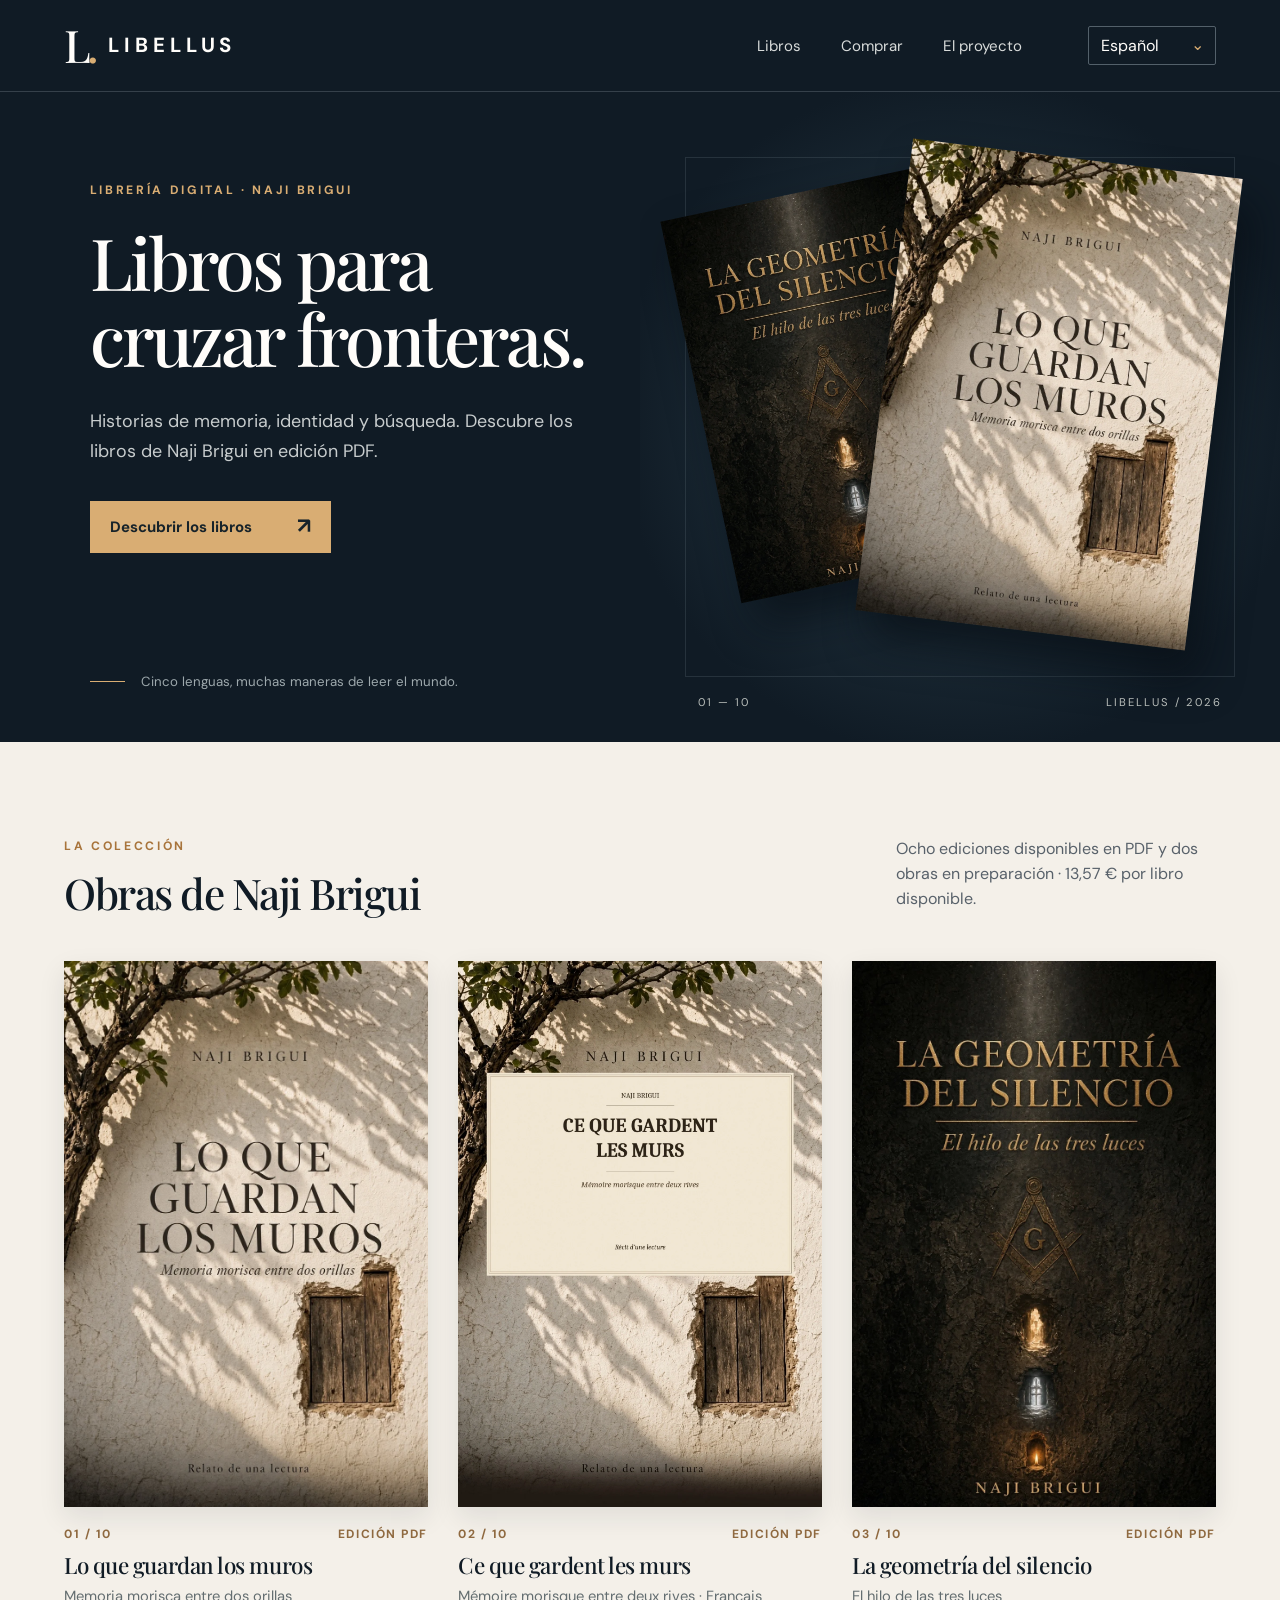
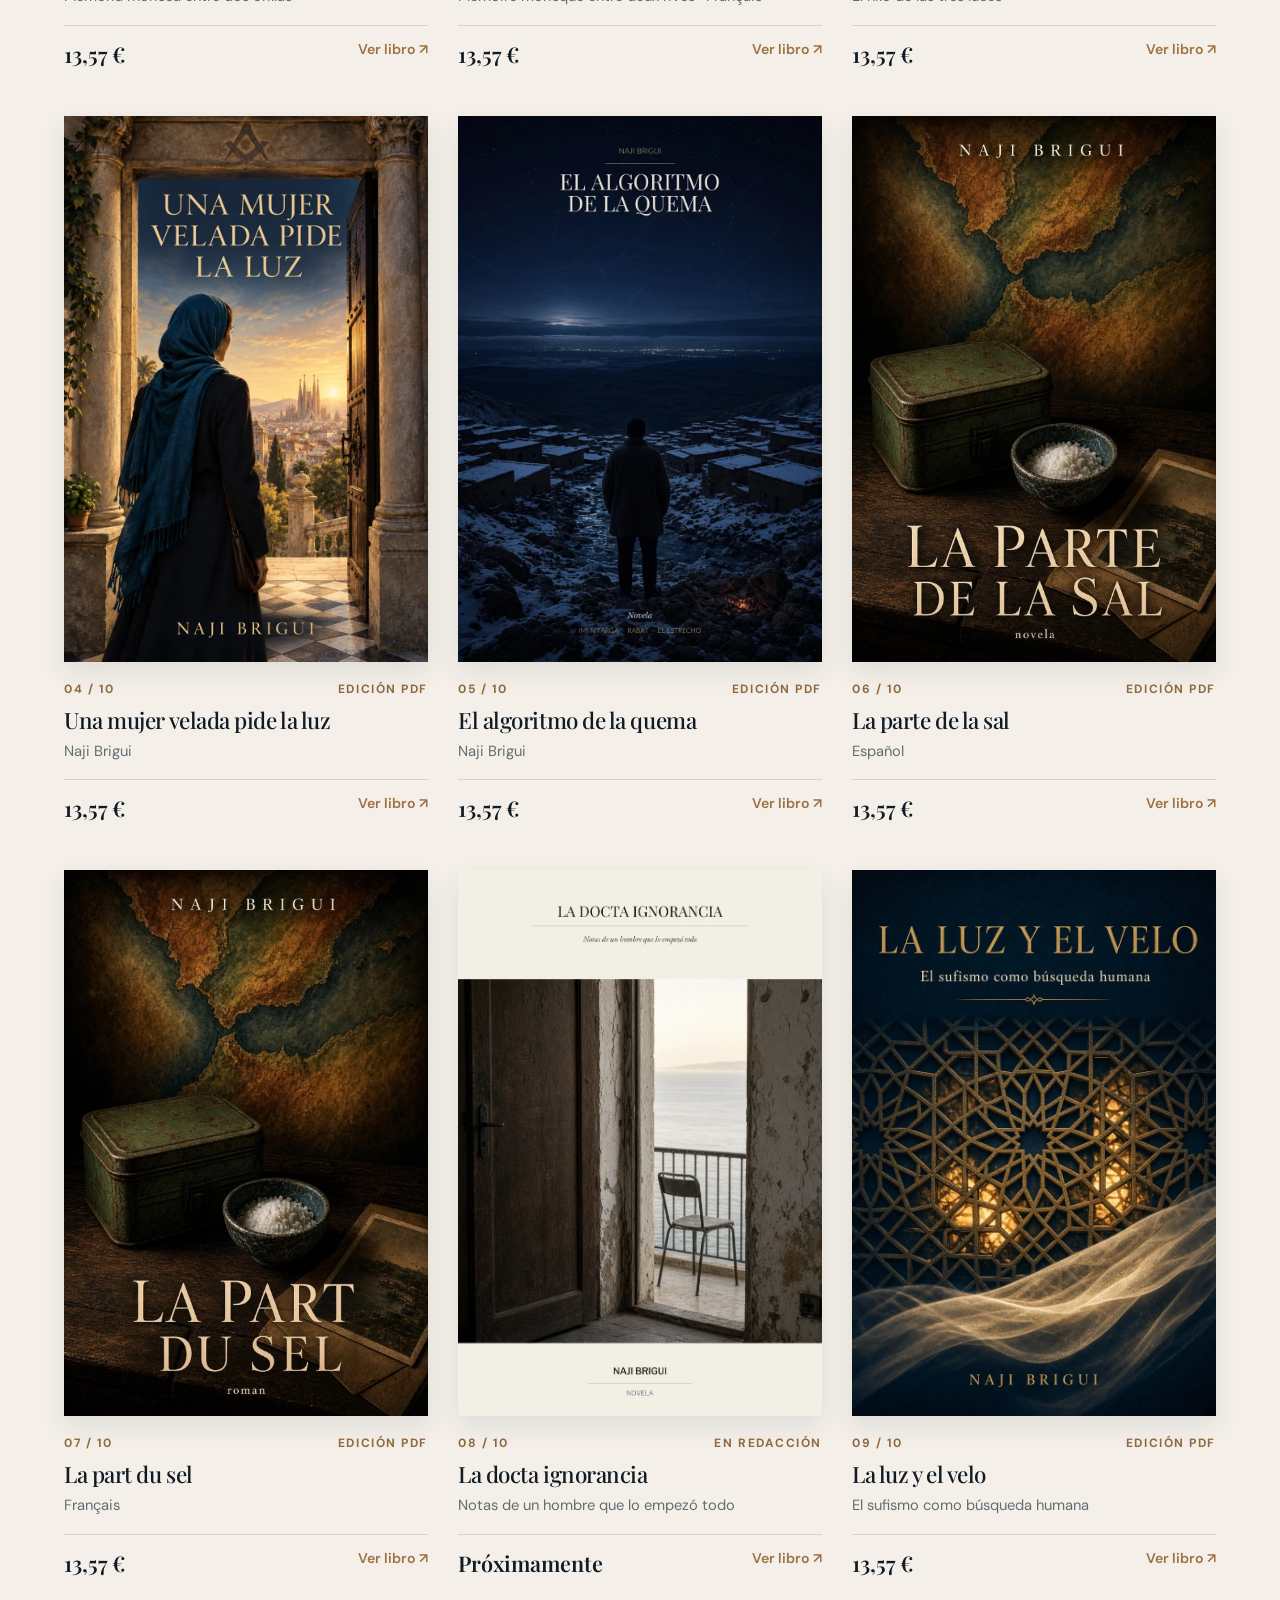
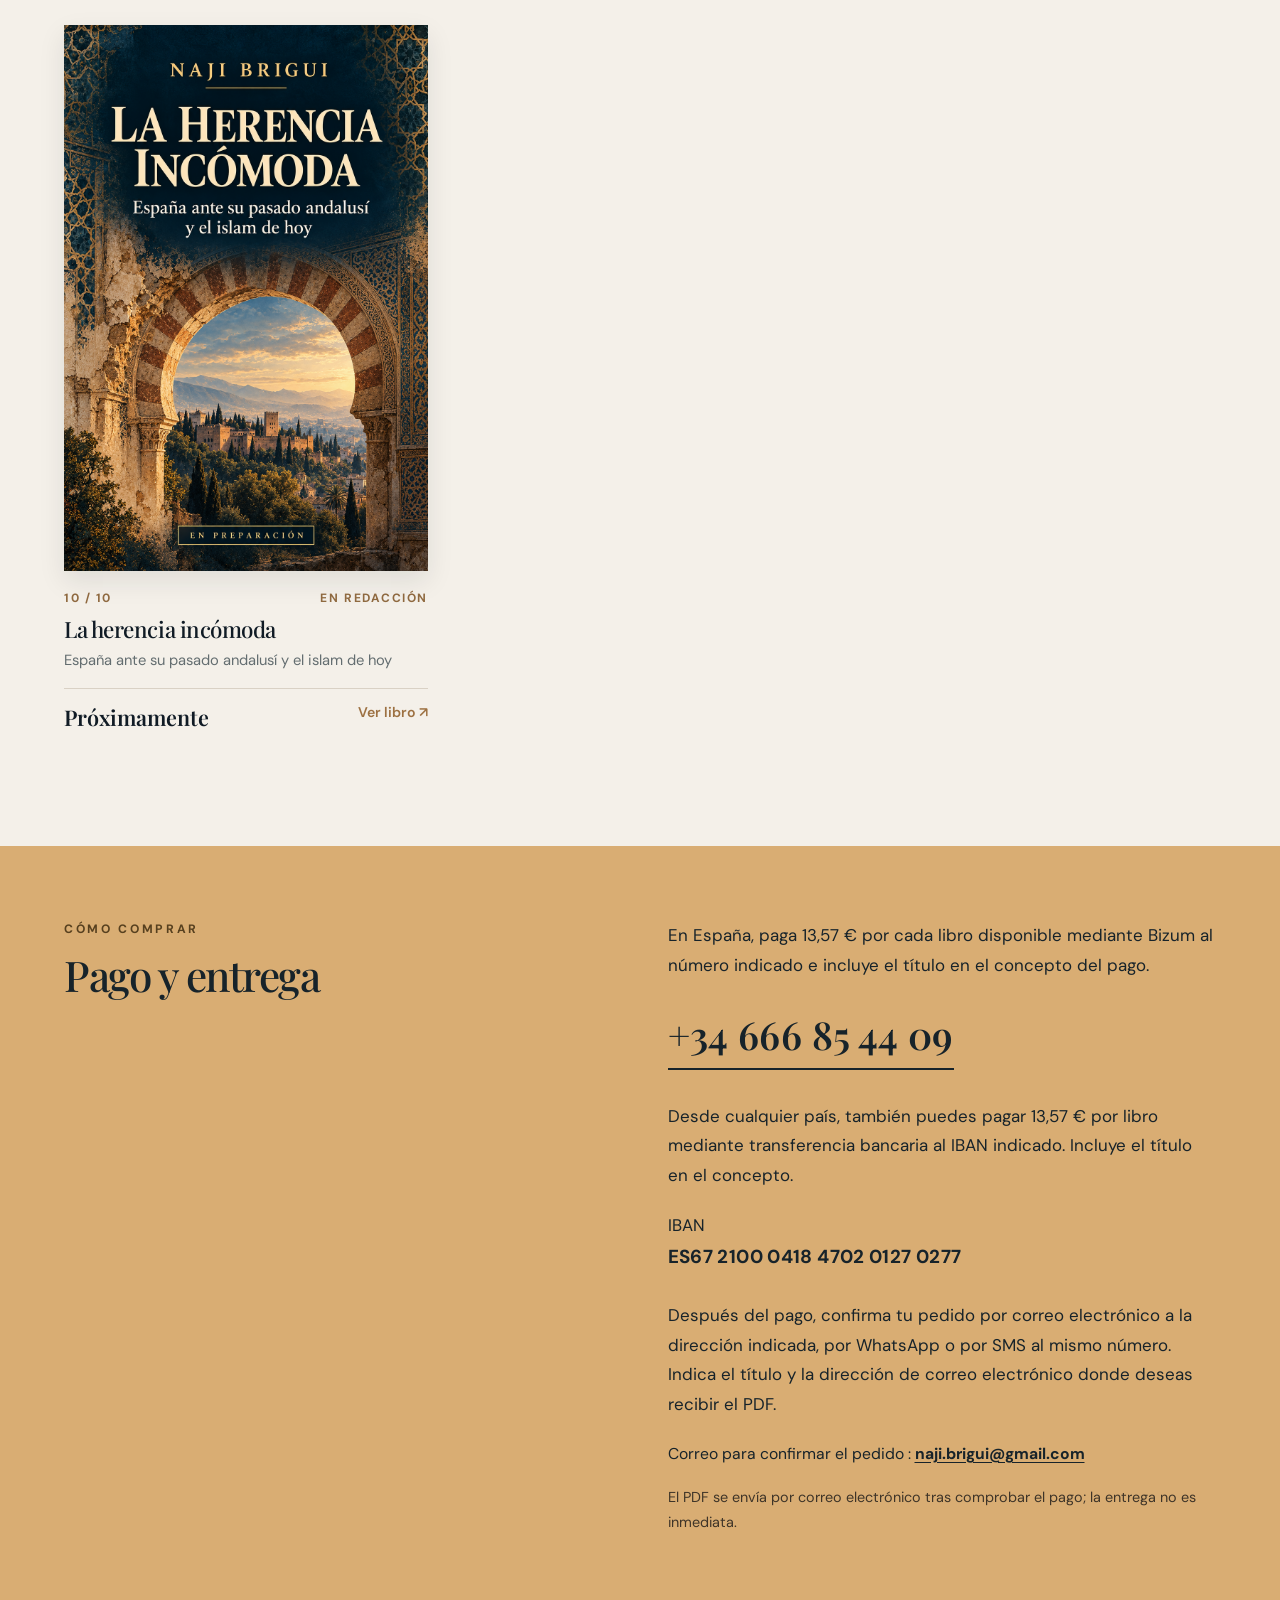
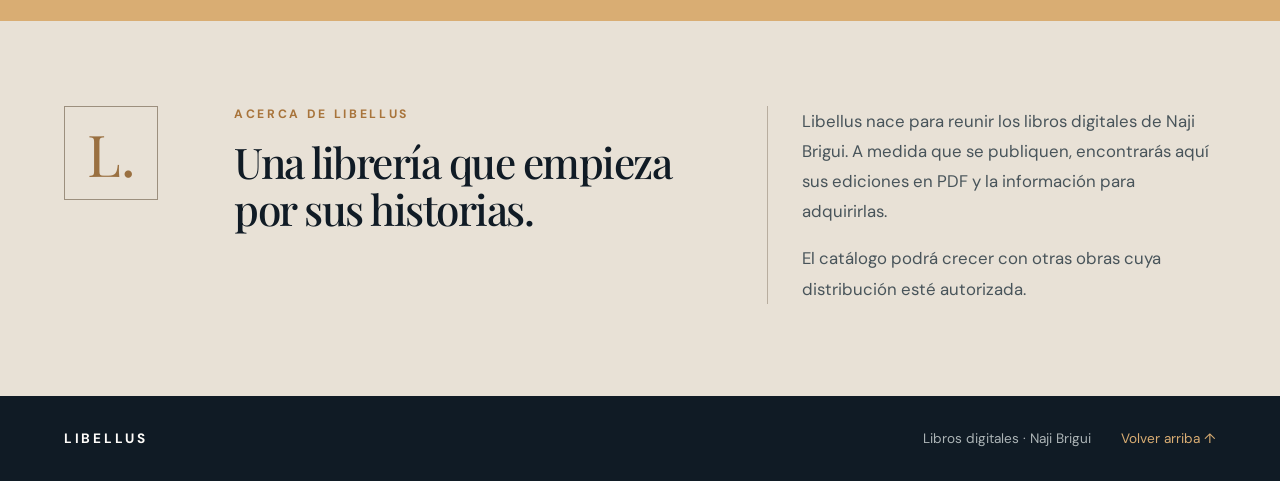
==== index.html @ 56af00fd "Add Bizum and international bank transfer instructions" ====
<!doctype html>
<html lang="es" dir="ltr">
<head>
  <meta charset="utf-8">
  <meta name="viewport" content="width=device-width, initial-scale=1">
  <meta name="theme-color" content="#101b25">
  <meta name="description" content="Libellus: libros digitales de Naji Brigui. Literatura, memoria y pensamiento en una librería multilingüe.">
  <title>Libellus — Libros digitales</title>
  <link rel="icon" type="image/svg+xml" href="data:image/svg+xml,%3Csvg xmlns='http://www.w3.org/2000/svg' viewBox='0 0 64 64'%3E%3Crect width='64' height='64' rx='14' fill='%23101b25'/%3E%3Cpath d='M16 14v37h32M22 14v30h26' fill='none' stroke='%23d9ad73' stroke-width='5' stroke-linecap='round'/%3E%3C/svg%3E">
  <link rel="preconnect" href="https://fonts.googleapis.com">
  <link rel="preconnect" href="https://fonts.gstatic.com" crossorigin>
  <link href="https://fonts.googleapis.com/css2?family=DM+Sans:wght@400;500;600;700&family=Noto+Naskh+Arabic:wght@400;500;600;700&family=Playfair+Display:wght@400;500;600;700&display=swap" rel="stylesheet">
  <link rel="stylesheet" href="./style.css?v=20260927-2">
</head>
<body>
  <div class="shell">
    <header class="site-header">
      <a class="brand" href="#inicio" aria-label="Libellus"><span class="brand-mark">L<span>.</span></span><span>LIBELLUS</span></a>
      <nav class="header-nav" aria-label="Navegación principal">
        <a href="#libros" data-i18n="navBooks">Libros</a>
        <a href="#bizum" data-i18n="navBizum">Comprar</a>
        <a href="#acerca" data-i18n="navAbout">El proyecto</a>
      </nav>
      <div class="language-wrap"><label class="sr-only" for="language" data-i18n="languageLabel">Idioma</label><select id="language" aria-label="Idioma"><option value="es">Español</option><option value="ca">Català</option><option value="fr">Français</option><option value="en">English</option><option value="ar">العربية</option></select></div>
    </header>

    <main id="inicio">
      <section class="intro" aria-labelledby="headline">
        <div class="intro-copy">
          <p class="eyebrow" data-i18n="eyebrow">LIBRERÍA DIGITAL · NAJI BRIGUI</p>
          <h1 id="headline" data-i18n="headline">Libros para cruzar fronteras.</h1>
          <p class="intro-lead" data-i18n="intro">Historias de memoria, identidad y búsqueda. Descubre los libros de Naji Brigui en edición PDF.</p>
          <a class="primary-link" href="#libros"><span data-i18n="discover">Descubrir los libros</span><span aria-hidden="true">↗</span></a>
          <div class="intro-foot"><span class="line"></span><span data-i18n="languagesNote">Cinco lenguas, muchas maneras de leer el mundo.</span></div>
        </div>
        <div class="intro-art" aria-hidden="true">
          <div class="featured featured-back"><img src="./assets/geometria.webp" alt=""></div>
          <div class="featured featured-front"><img src="./assets/muros.webp" alt=""></div>
            <div class="art-caption"><span>01 — 10</span><span>LIBELLUS / 2026</span></div>
        </div>
      </section>

      <section class="catalog" id="libros" aria-labelledby="catalog-heading">
        <div class="section-heading"><div><p class="eyebrow" data-i18n="collectionEyebrow">LA COLECCIÓN</p><h2 id="catalog-heading" data-i18n="collectionTitle">Obras de Naji Brigui</h2></div><p class="section-note" data-i18n="collectionNote">Ocho ediciones disponibles en PDF y dos obras en preparación · 13,57 € por libro disponible.</p></div>
        <div class="book-grid" id="book-grid"></div>
      </section>

      <section class="bizum" id="bizum" aria-labelledby="bizum-heading">
        <div><p class="eyebrow" data-i18n="bizumEyebrow">CÓMO COMPRAR</p><h2 id="bizum-heading" data-i18n="bizumTitle">Pago y entrega</h2></div>
        <div class="bizum-details">
          <p data-i18n="bizumInstructions">En España, paga 13,57 € por libro disponible mediante Bizum al número indicado e incluye el título en el concepto del pago.</p>
          <a class="bizum-number" href="tel:+34666854409" dir="ltr">+34 666 85 44 09</a>
          <p class="bank-instructions" data-i18n="bankInstructions">Desde cualquier país, también puedes pagar 13,57 € por libro mediante transferencia bancaria al IBAN indicado. Incluye el título en el concepto.</p>
          <p class="bank-account"><span>IBAN</span> <strong dir="ltr">ES67 2100 0418 4702 0127 0277</strong></p>
          <p class="confirmation-instructions" data-i18n="confirmationInstructions">Después del pago, confirma tu pedido por correo electrónico, WhatsApp o SMS al mismo número. Indica el título y tu dirección de correo para recibir el PDF.</p>
          <p class="order-email"><span data-i18n="orderEmailLabel">Correo para confirmar el pedido</span> : <a href="mailto:naji.brigui@gmail.com">naji.brigui@gmail.com</a></p>
          <p class="bizum-note" data-i18n="bizumNote">El PDF se envía por correo electrónico tras comprobar el pago; la entrega no es inmediata.</p>
        </div>
      </section>

      <section class="about" id="acerca" aria-labelledby="about-heading">
        <div class="about-symbol" aria-hidden="true">L.</div>
        <div><p class="eyebrow" data-i18n="aboutEyebrow">ACERCA DE LIBELLUS</p><h2 id="about-heading" data-i18n="aboutTitle">Una librería que empieza por sus historias.</h2></div>
        <div class="about-copy"><p data-i18n="aboutBody">Libellus nace para reunir los libros digitales de Naji Brigui. A medida que se publiquen, encontrarás aquí sus ediciones en PDF y la información para adquirirlas.</p><p data-i18n="aboutFuture">El catálogo podrá crecer con otras obras cuya distribución esté autorizada.</p></div>
      </section>
    </main>
    <footer><span class="footer-brand">LIBELLUS</span><span data-i18n="footer">Libros digitales · Naji Brigui</span><a href="#inicio" data-i18n="backTop">Volver arriba ↑</a></footer>
  </div>

  <dialog id="book-dialog" aria-labelledby="dialog-title">
    <button class="close-dialog" id="close-dialog" aria-label="Cerrar">×</button>
    <div class="dialog-inner"><div class="dialog-cover-wrap"><img id="dialog-cover" src="" alt=""><div class="cover-actions"><button class="cover-toggle" id="cover-toggle" type="button" hidden></button><a id="cover-open" target="_blank" rel="noopener noreferrer">Ampliar ↗</a></div></div><div class="dialog-content"><p class="eyebrow" id="dialog-status"></p><h2 id="dialog-title"></h2><p class="dialog-subtitle" id="dialog-subtitle"></p><p class="dialog-author">Naji Brigui</p><div class="dialog-rule"></div><p id="dialog-description"></p><p class="dialog-price">13,57 €</p><p class="availability" id="dialog-availability"></p><div class="dialog-payment-contacts" id="dialog-payment-contacts"><a class="dialog-bizum" href="tel:+34666854409" dir="ltr">+34 666 85 44 09</a><a href="mailto:naji.brigui@gmail.com">naji.brigui@gmail.com</a><p class="dialog-bank"><span>IBAN</span> <strong dir="ltr">ES67 2100 0418 4702 0127 0277</strong></p></div></div></div>
  </dialog>
  <script src="./script.js?v=20260927-3" defer></script>
</body>
</html>
---- style.css ----
:root{--ink:#101b25;--ink2:#1c2b35;--paper:#f4f0e9;--white:#fffdfa;--gold:#d9ad73;--muted:#687077;--border:#d9d1c5;font-family:'DM Sans',sans-serif;color:var(--ink);background:var(--paper)}*{box-sizing:border-box}html{scroll-behavior:smooth}body{margin:0}a{color:inherit}button,select{font:inherit}button{cursor:pointer}.sr-only{position:absolute;width:1px;height:1px;padding:0;margin:-1px;overflow:hidden;clip:rect(0,0,0,0);white-space:nowrap;border:0}.shell{max-width:1600px;margin:auto}.site-header{height:92px;display:flex;align-items:center;justify-content:space-between;gap:30px;padding:0 clamp(24px,5vw,82px);background:var(--ink);color:var(--white);border-bottom:1px solid #35404a}.brand{text-decoration:none;display:inline-flex;align-items:center;gap:14px;font-size:1.28rem;font-weight:700;letter-spacing:.24em}.brand-mark{font-family:'Playfair Display',serif;font-size:2.8rem;letter-spacing:-.1em;font-weight:500;line-height:1}.brand-mark span{color:var(--gold)}.header-nav{display:flex;gap:40px;margin-inline-start:auto}.header-nav a{text-decoration:none;color:#d8dbda;font-size:.94rem}.header-nav a:hover,.header-nav a:focus-visible{color:var(--gold)}.language-wrap{position:relative;margin-inline-start:36px}.language-wrap:after{content:'⌄';position:absolute;inset-inline-end:12px;top:8px;pointer-events:none;color:var(--gold)}select{appearance:none;background:transparent;border:1px solid #53606a;color:var(--white);border-radius:2px;padding:8px 34px 8px 12px;min-width:128px;outline-offset:4px}select option{color:var(--ink)}.intro{display:grid;grid-template-columns:1fr 1fr;min-height:650px;background:var(--ink);color:var(--white);overflow:hidden}.intro-copy{padding:clamp(55px,7vw,112px) 25px 52px clamp(26px,7vw,112px);display:flex;flex-direction:column;align-items:flex-start}.eyebrow{font-size:.76rem;font-weight:700;letter-spacing:.22em;color:#a8743b;margin:0 0 25px;text-transform:uppercase}.intro .eyebrow{color:var(--gold)}h1,h2,h3{font-family:'Playfair Display',Georgia,serif;font-weight:500}h1{font-size:clamp(3.3rem,5.6vw,6.5rem);line-height:1.07;letter-spacing:-.04em;max-width:750px;margin:0 0 30px}h2{font-size:clamp(2.3rem,3.3vw,4rem);line-height:1.13;letter-spacing:-.035em;margin:0}.intro-lead{font-size:1.12rem;line-height:1.7;color:#c7cccd;max-width:530px;margin:0 0 34px}.primary-link{display:inline-flex;align-items:center;gap:45px;padding:15px 20px;background:var(--gold);text-decoration:none;color:#17232a;font-weight:700;font-size:.94rem;transition:background .2s,transform .2s}.primary-link:hover{background:#eec593;transform:translateY(-2px)}.primary-link span:last-child{font-size:1.35rem;line-height:1}.intro-foot{display:flex;align-items:center;gap:16px;color:#9da8ac;font-size:.83rem;margin-top:auto;padding-top:45px}.line{height:1px;width:35px;background:var(--gold)}.intro-art{position:relative;min-height:650px;background:radial-gradient(circle at 50% 50%,#32414b 0%,#1b2a35 45%,#101b25 75%);overflow:hidden}.intro-art:before{content:'';position:absolute;inset:10% 7%;border:1px solid #52606a55}.featured{position:absolute;box-shadow:15px 26px 42px #060c12a8}.featured img{display:block;width:100%;height:100%;object-fit:cover}.featured-back{height:60%;aspect-ratio:.68;left:9%;top:15%;transform:rotate(-12deg);opacity:.95}.featured-front{height:73%;aspect-ratio:.70;left:38%;top:10%;transform:rotate(7deg)}.art-caption{position:absolute;bottom:33px;left:9%;right:9%;display:flex;justify-content:space-between;color:#b8bdba;font-size:.7rem;letter-spacing:.18em}.catalog{padding:95px clamp(24px,5vw,82px) 115px}.section-heading{display:flex;justify-content:space-between;align-items:end;gap:35px;margin-bottom:45px}.section-heading .eyebrow{margin-bottom:15px}.section-note{max-width:320px;line-height:1.55;color:#58616a;margin:0 0 5px}.book-grid{display:grid;grid-template-columns:repeat(4,minmax(0,1fr));gap:26px}.book-card{min-width:0}.book-button{display:block;width:100%;padding:0;border:0;background:transparent;text-align:start;color:inherit}.book-cover{background:#d8d3cb;aspect-ratio:2/3;overflow:hidden;position:relative;box-shadow:0 10px 25px #15212b18}.book-cover img{width:100%;height:100%;object-fit:cover;display:block;transition:transform .35s}.book-button:hover img,.book-button:focus-visible img{transform:scale(1.045)}.book-button:focus-visible{outline:3px solid #a8743b;outline-offset:6px}.book-meta{display:flex;justify-content:space-between;gap:8px;font-size:.75rem;letter-spacing:.13em;color:#906a40;text-transform:uppercase;font-weight:700;margin:19px 0 10px}.book-title{font-size:clamp(1.4rem,1.75vw,2rem);line-height:1.2;letter-spacing:-.02em;margin:0 0 7px}.book-subtitle{color:#636d70;line-height:1.4;margin:0;font-size:.92rem}.book-bottom{border-top:1px solid var(--border);margin-top:18px;padding-top:14px;display:flex;justify-content:space-between;gap:10px;font-size:.88rem;font-weight:600}.book-bottom .price{font-family:"Playfair Display",Georgia,serif;font-size:1.35rem;color:var(--ink);white-space:nowrap}.book-bottom .view-detail{color:#9d7142;text-align:end}.about{background:#e8e1d6;display:grid;grid-template-columns:130px 1.1fr 1fr;gap:40px;align-items:start;padding:85px clamp(24px,5vw,82px) 92px}.about-symbol{border:1px solid #9c8f7e;width:94px;height:94px;display:grid;place-items:center;font-family:'Playfair Display',serif;font-size:3.6rem;color:#9a7041}.about .eyebrow{margin-bottom:16px}.about h2{max-width:600px}.about-copy{border-inline-start:1px solid #b8ad9f;padding-inline-start:34px;color:#48545a;line-height:1.8;font-size:1.05rem}.about-copy p:first-child{margin-top:0}.about-copy p:last-child{margin-bottom:0}footer{background:var(--ink);color:#acb4b6;padding:34px clamp(24px,5vw,82px);display:flex;align-items:center;gap:30px;font-size:.85rem}footer .footer-brand{color:var(--white);font-weight:700;letter-spacing:.2em;margin-inline-end:auto}footer a{text-decoration:none;color:var(--gold)}dialog{border:0;padding:0;max-width:min(900px,calc(100vw - 32px));width:900px;background:var(--paper);color:var(--ink);box-shadow:0 30px 90px #0008}dialog::backdrop{background:#07121cbb}.close-dialog{position:absolute;right:15px;top:12px;border:0;background:#111c27;color:white;border-radius:50%;height:38px;width:38px;font-size:1.5rem;z-index:2}.dialog-inner{display:grid;grid-template-columns:40% 60%}.dialog-inner img{display:block;width:100%;height:100%;max-height:650px;object-fit:cover}.dialog-content{padding:clamp(32px,5vw,70px);display:flex;flex-direction:column;align-items:flex-start}.dialog-content h2{font-size:clamp(2rem,3vw,3.4rem)}.dialog-subtitle{font-family:'Playfair Display',serif;font-style:italic;font-size:1.2rem;color:#865f37}.dialog-author{font-size:.9rem;font-weight:700;letter-spacing:.06em}.dialog-rule{width:45px;height:2px;background:#ac804f;margin:15px 0}.dialog-content>p:not(.eyebrow){line-height:1.7}.availability{margin-top:auto;color:#8a643f;font-weight:700}.rtl{font-family:'Noto Naskh Arabic',serif}.rtl .brand,.rtl .eyebrow,.rtl .book-meta,.rtl footer{font-family:'DM Sans','Noto Naskh Arabic',sans-serif}.rtl h1,.rtl h2,.rtl h3,.rtl .book-title{font-family:'Noto Naskh Arabic',serif;letter-spacing:0}.rtl .book-button{text-align:start}.rtl .featured-back{left:auto;right:9%;transform:rotate(12deg)}.rtl .featured-front{left:auto;right:38%;transform:rotate(-7deg)}.rtl .close-dialog{right:auto;left:15px}@media(max-width:1050px){.intro{min-height:570px}.intro-art{min-height:570px}.book-grid{grid-template-columns:repeat(2,minmax(0,1fr));gap:40px 24px}.about{grid-template-columns:100px 1fr}.about-copy{grid-column:2}}@media(max-width:700px){.site-header{height:auto;min-height:77px;flex-wrap:wrap;padding:18px 22px;gap:14px}.brand{font-size:1rem}.brand-mark{font-size:2.1rem}.header-nav{order:3;width:100%;margin:0;gap:30px}.language-wrap{margin-inline-start:auto}select{min-width:110px}.intro{grid-template-columns:1fr}.intro-copy{padding:62px 25px 25px}.intro-lead{font-size:1rem}.intro-foot{padding-top:36px}.intro-art{min-height:420px}.featured-back{height:68%;left:14%;top:10%}.featured-front{height:78%;left:42%;top:7%}.rtl .featured-back{right:14%}.rtl .featured-front{right:42%}.catalog{padding:72px 24px}.section-heading{display:block}.section-note{margin-top:20px}.book-grid{gap:35px 18px}.book-title{font-size:1.35rem}.book-meta{font-size:.7rem;letter-spacing:.06em}.about{grid-template-columns:1fr;padding:65px 24px;gap:20px}.about-symbol{width:65px;height:65px;font-size:2.6rem}.about-copy{grid-column:1;border-inline-start:0;padding:0}footer{flex-wrap:wrap;padding:28px 24px}footer .footer-brand{width:100%}.dialog-inner{grid-template-columns:1fr;max-height:90vh;overflow:auto}.dialog-inner img{width:42%;height:auto;max-height:260px;object-fit:contain;margin:28px auto 0}.dialog-content{padding:25px}.availability{margin-top:16px}}@media(max-width:420px){.book-grid{grid-template-columns:1fr 1fr;gap:32px 14px}.book-subtitle{font-size:.82rem}.book-bottom{font-size:.8rem}.book-meta{display:block}.book-meta span+span{display:block;margin-top:3px}}@media(prefers-reduced-motion:reduce){html{scroll-behavior:auto}.book-cover img,.primary-link{transition:none}}

.dialog-price{font-family:"Playfair Display",Georgia,serif;font-size:2rem;color:var(--ink);font-weight:600;margin:20px 0 0}.rtl .dialog-price,.rtl .book-bottom .price{font-family:"Noto Naskh Arabic",serif}

dialog{max-height:90vh;overflow-y:auto}.dialog-content #dialog-description{font-size:1rem;line-height:1.75}

.bizum{display:grid;grid-template-columns:1fr 1fr;gap:55px;align-items:start;background:#d9ad73;color:#17232a;padding:75px clamp(24px,5vw,82px) 85px}.bizum .eyebrow{color:#57401f;margin-bottom:14px}.bizum-details{max-width:620px;font-size:1.06rem;line-height:1.75}.bizum-details p{margin:0 0 20px}.bizum-number{display:inline-block;font-family:'Playfair Display',Georgia,serif;font-size:clamp(1.8rem,3vw,3rem);font-weight:600;letter-spacing:.01em;text-decoration:none;border-bottom:2px solid currentColor;white-space:nowrap}.bizum-number:hover,.bizum-number:focus-visible{color:#563b1c}.bizum-details .bizum-note{font-size:.9rem;margin:18px 0 0;color:#3e3428}.dialog-bizum{font-size:1.3rem;font-weight:700;color:#835a2b;text-decoration:underline;text-underline-offset:4px;white-space:nowrap}.rtl .bizum-number{font-family:'DM Sans',sans-serif}.rtl .dialog-bizum{font-family:'DM Sans',sans-serif}@media(min-width:1051px){.book-grid{grid-template-columns:repeat(3,minmax(0,1fr));gap:48px 30px}}@media(max-width:700px){.bizum{grid-template-columns:1fr;gap:25px;padding:60px 24px}.bizum-number{font-size:clamp(1.55rem,7vw,2.4rem)}.header-nav{gap:22px}.header-nav a{font-size:.88rem}}

.dialog-cover-wrap{min-width:0;align-self:start}.dialog-cover-wrap img{width:100%;height:auto;max-height:650px;object-fit:contain}.cover-actions{display:flex;justify-content:center;align-items:center;flex-wrap:wrap;gap:10px 16px;padding:12px 10px 18px}.cover-actions a,.cover-toggle{font:600 .82rem "DM Sans",sans-serif;color:#805e3b;text-decoration:underline;text-underline-offset:3px}.cover-toggle{border:0;background:none;cursor:pointer;padding:6px}.cover-toggle[hidden]{display:none}.cover-actions a:focus-visible,.cover-toggle:focus-visible{outline:2px solid #805e3b;outline-offset:3px}@media(max-width:700px){.dialog-cover-wrap img{width:min(60%,240px);max-height:none;margin:28px auto 0}}

.bizum-details .order-email{margin:18px 0 0;font-size:.98rem;overflow-wrap:anywhere}.order-email a{color:inherit;font-weight:700;text-underline-offset:3px}
.bizum-details .bank-instructions{margin-top:32px}.bizum-details .confirmation-instructions{margin-top:28px}.bank-account{font-size:1.05rem;overflow-wrap:anywhere}.bank-account strong{display:block;font-size:1.18rem;letter-spacing:.02em;unicode-bidi:isolate}.dialog-payment-contacts{display:grid;gap:12px;margin-top:20px;max-width:100%;overflow-wrap:anywhere}.dialog-payment-contacts[hidden]{display:none}.dialog-payment-contacts a{color:#835a2b;font-weight:700;text-underline-offset:4px}.dialog-payment-contacts .dialog-bank{margin:6px 0 0;line-height:1.5}.dialog-bank strong{display:block;letter-spacing:.02em;unicode-bidi:isolate}
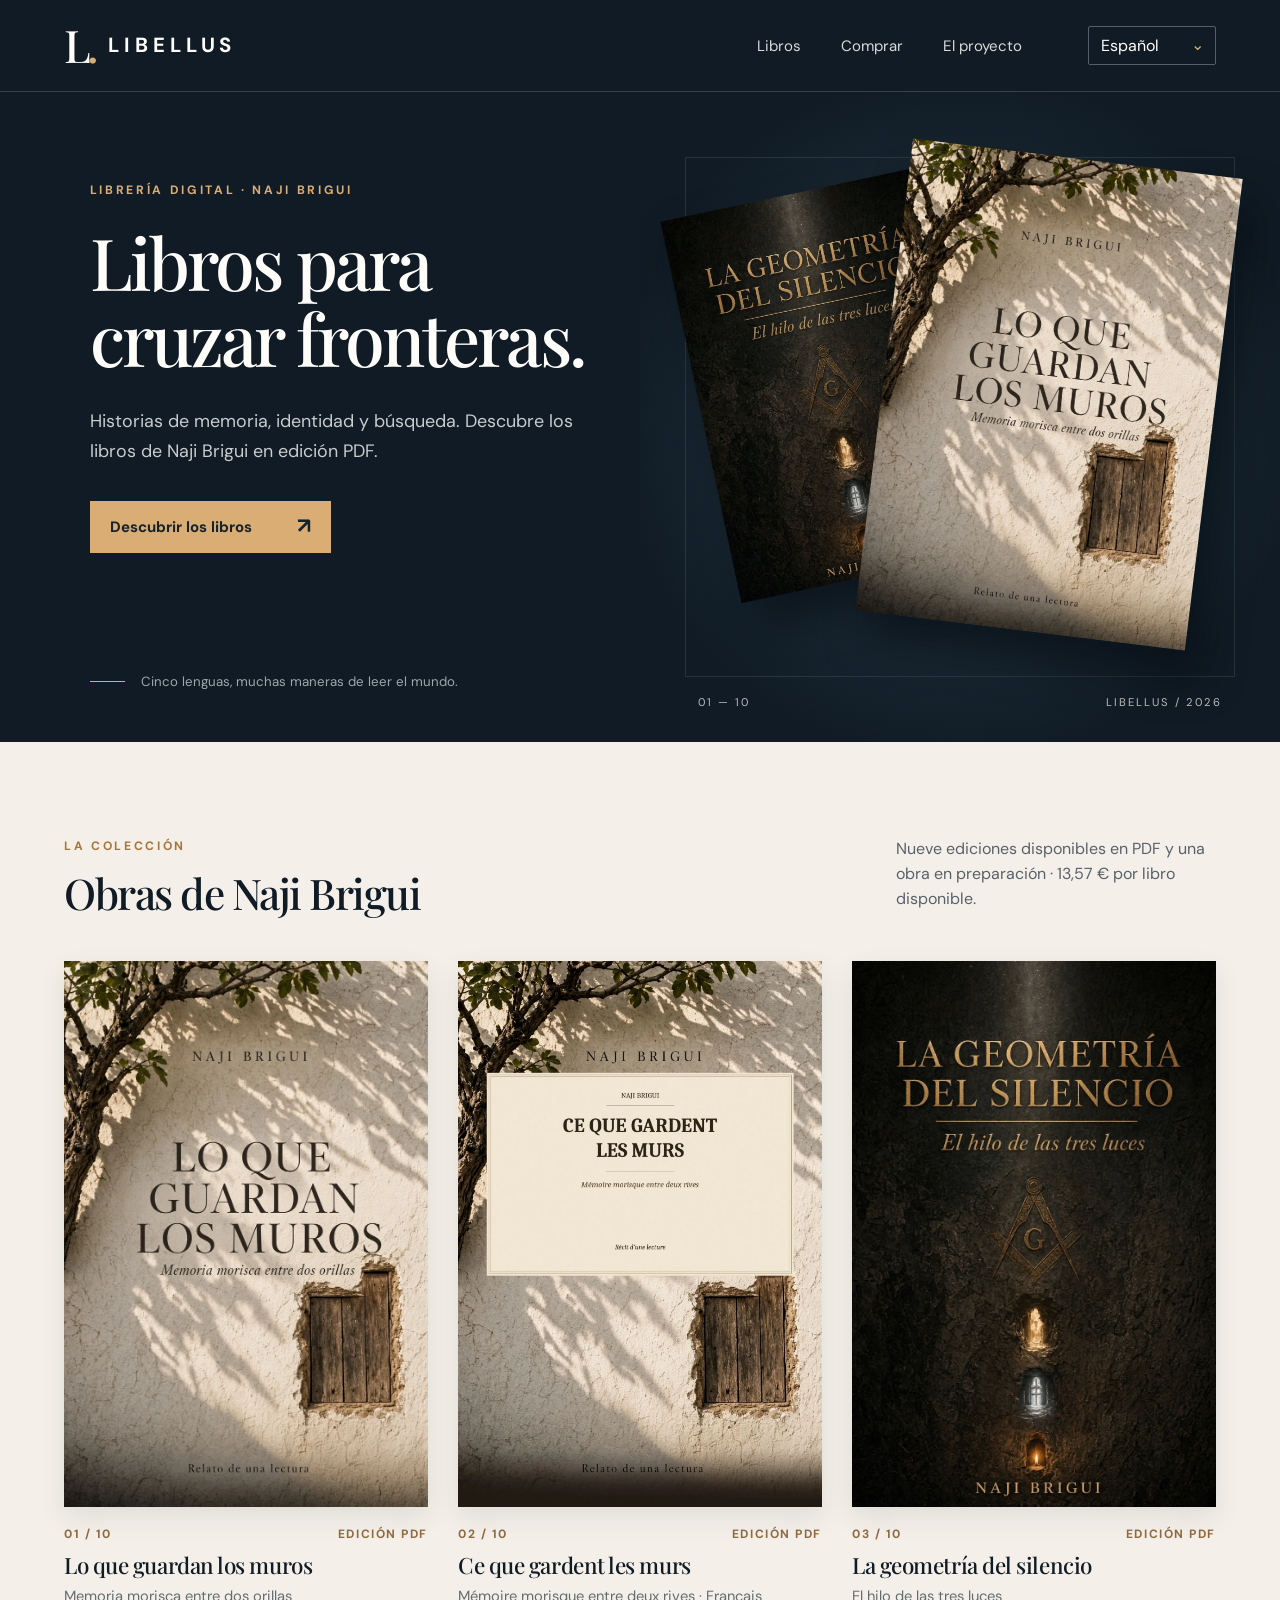
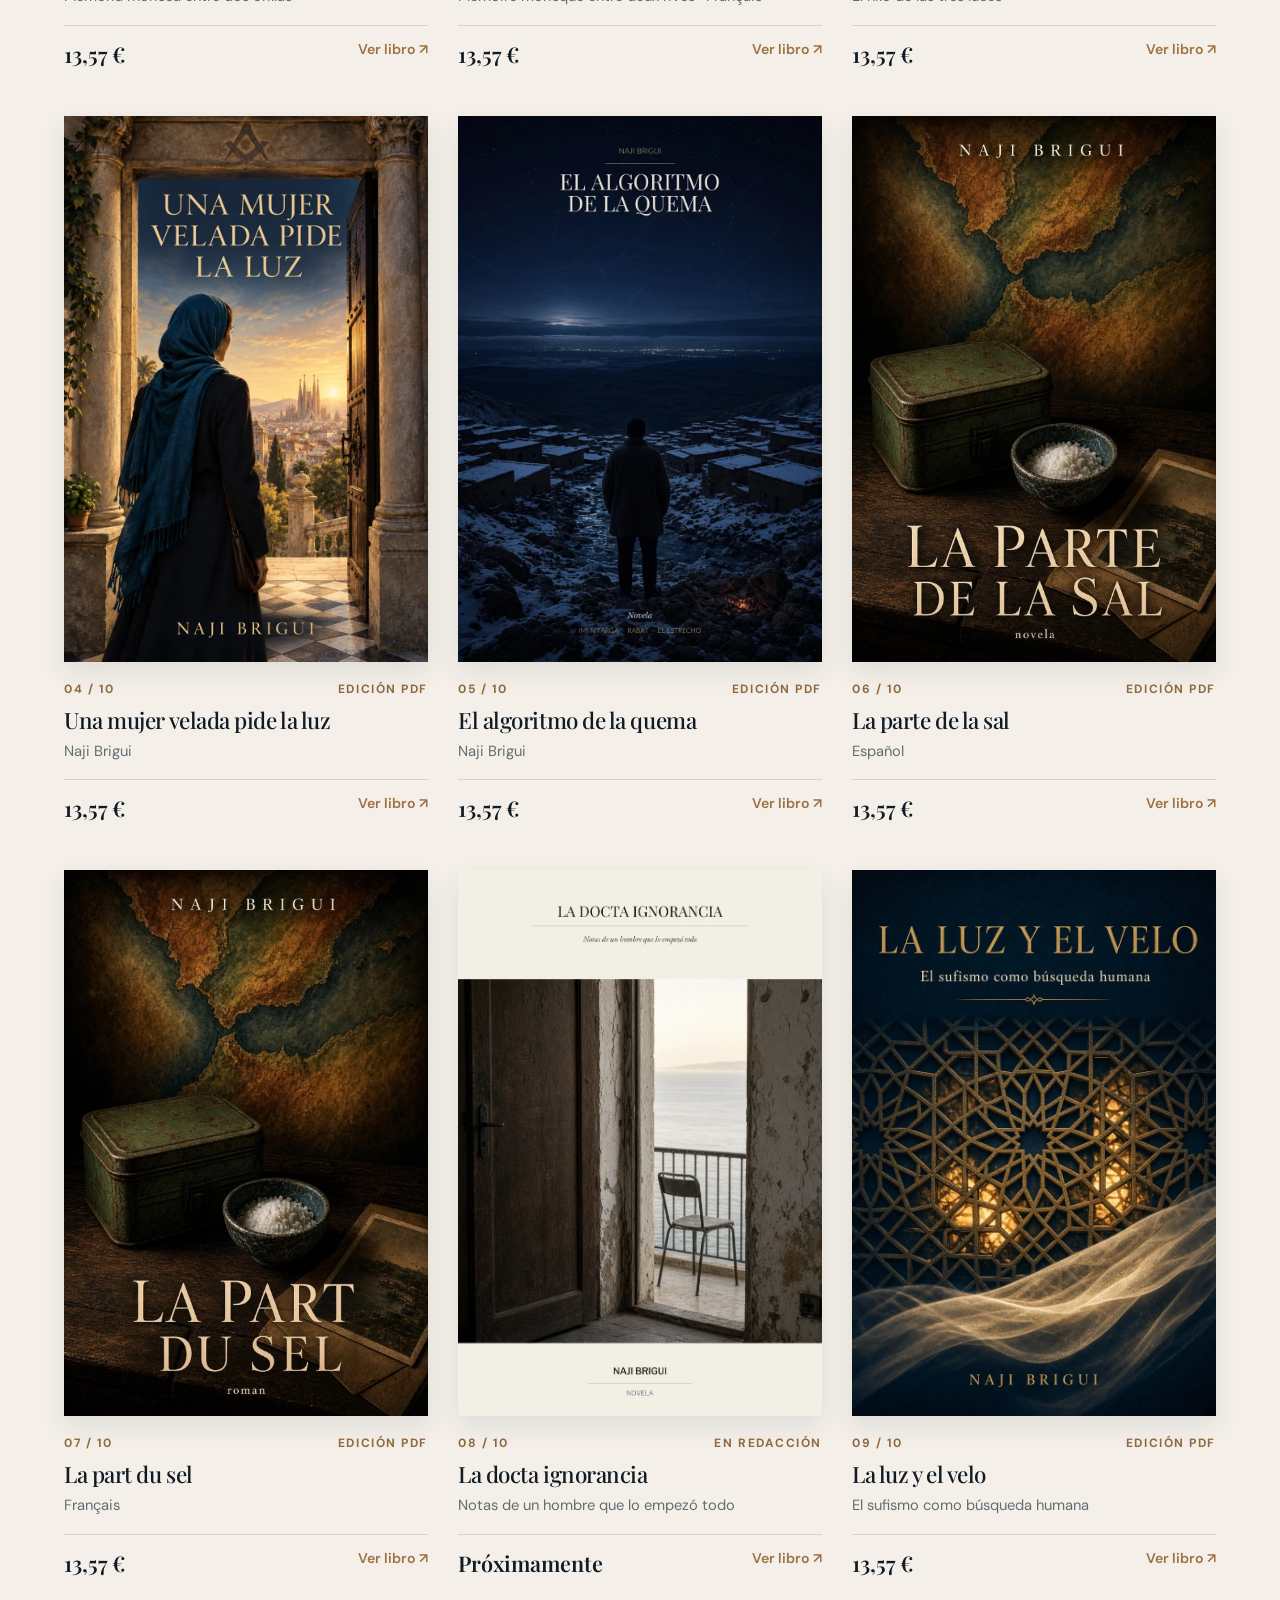
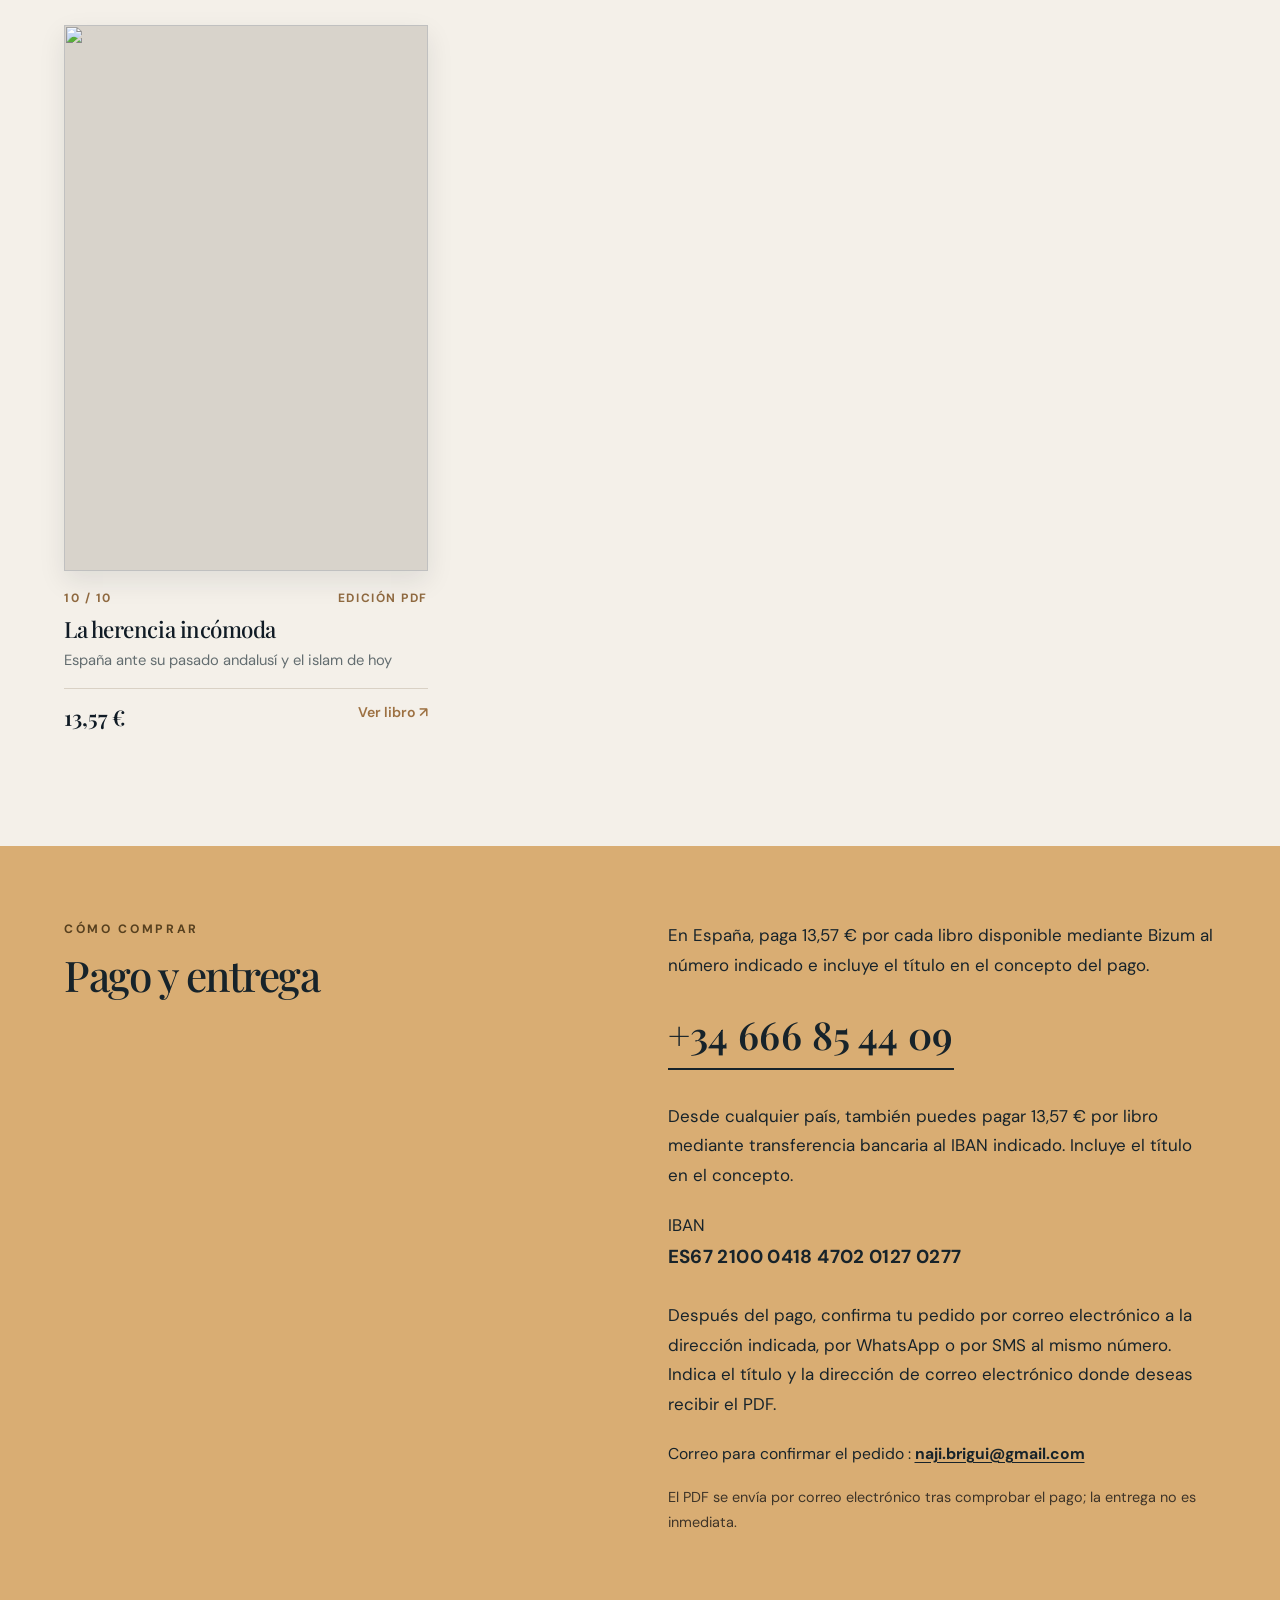
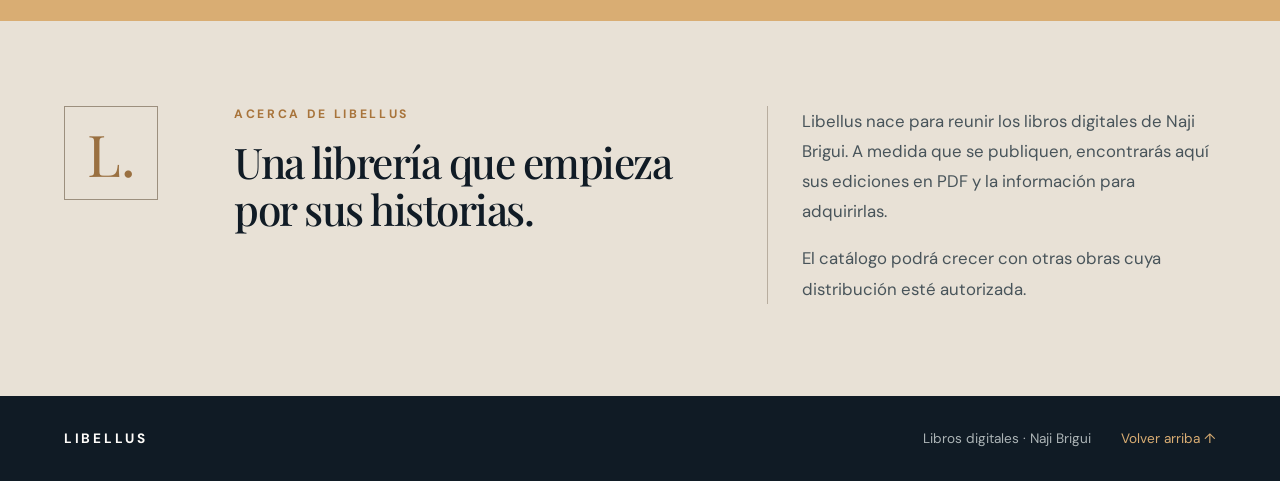
==== commit 803ae85b: "Update index.html" ====
--- a/index.html
+++ b/index.html
@@ -10,7 +10,7 @@
   <link rel="preconnect" href="https://fonts.googleapis.com">
   <link rel="preconnect" href="https://fonts.gstatic.com" crossorigin>
   <link href="https://fonts.googleapis.com/css2?family=DM+Sans:wght@400;500;600;700&family=Noto+Naskh+Arabic:wght@400;500;600;700&family=Playfair+Display:wght@400;500;600;700&display=swap" rel="stylesheet">
-  <link rel="stylesheet" href="./style.css?v=20260927-2">
+  <link rel="stylesheet" href="./style.css?v=20260928-1">
 </head>
 <body>
   <div class="shell">
@@ -71,6 +71,6 @@
     <button class="close-dialog" id="close-dialog" aria-label="Cerrar">×</button>
     <div class="dialog-inner"><div class="dialog-cover-wrap"><img id="dialog-cover" src="" alt=""><div class="cover-actions"><button class="cover-toggle" id="cover-toggle" type="button" hidden></button><a id="cover-open" target="_blank" rel="noopener noreferrer">Ampliar ↗</a></div></div><div class="dialog-content"><p class="eyebrow" id="dialog-status"></p><h2 id="dialog-title"></h2><p class="dialog-subtitle" id="dialog-subtitle"></p><p class="dialog-author">Naji Brigui</p><div class="dialog-rule"></div><p id="dialog-description"></p><p class="dialog-price">13,57 €</p><p class="availability" id="dialog-availability"></p><div class="dialog-payment-contacts" id="dialog-payment-contacts"><a class="dialog-bizum" href="tel:+34666854409" dir="ltr">+34 666 85 44 09</a><a href="mailto:naji.brigui@gmail.com">naji.brigui@gmail.com</a><p class="dialog-bank"><span>IBAN</span> <strong dir="ltr">ES67 2100 0418 4702 0127 0277</strong></p></div></div></div>
   </dialog>
-  <script src="./script.js?v=20260927-3" defer></script>
+  <script src="./script.js?v=20260928-1" defer></script>
 </body>
 </html>
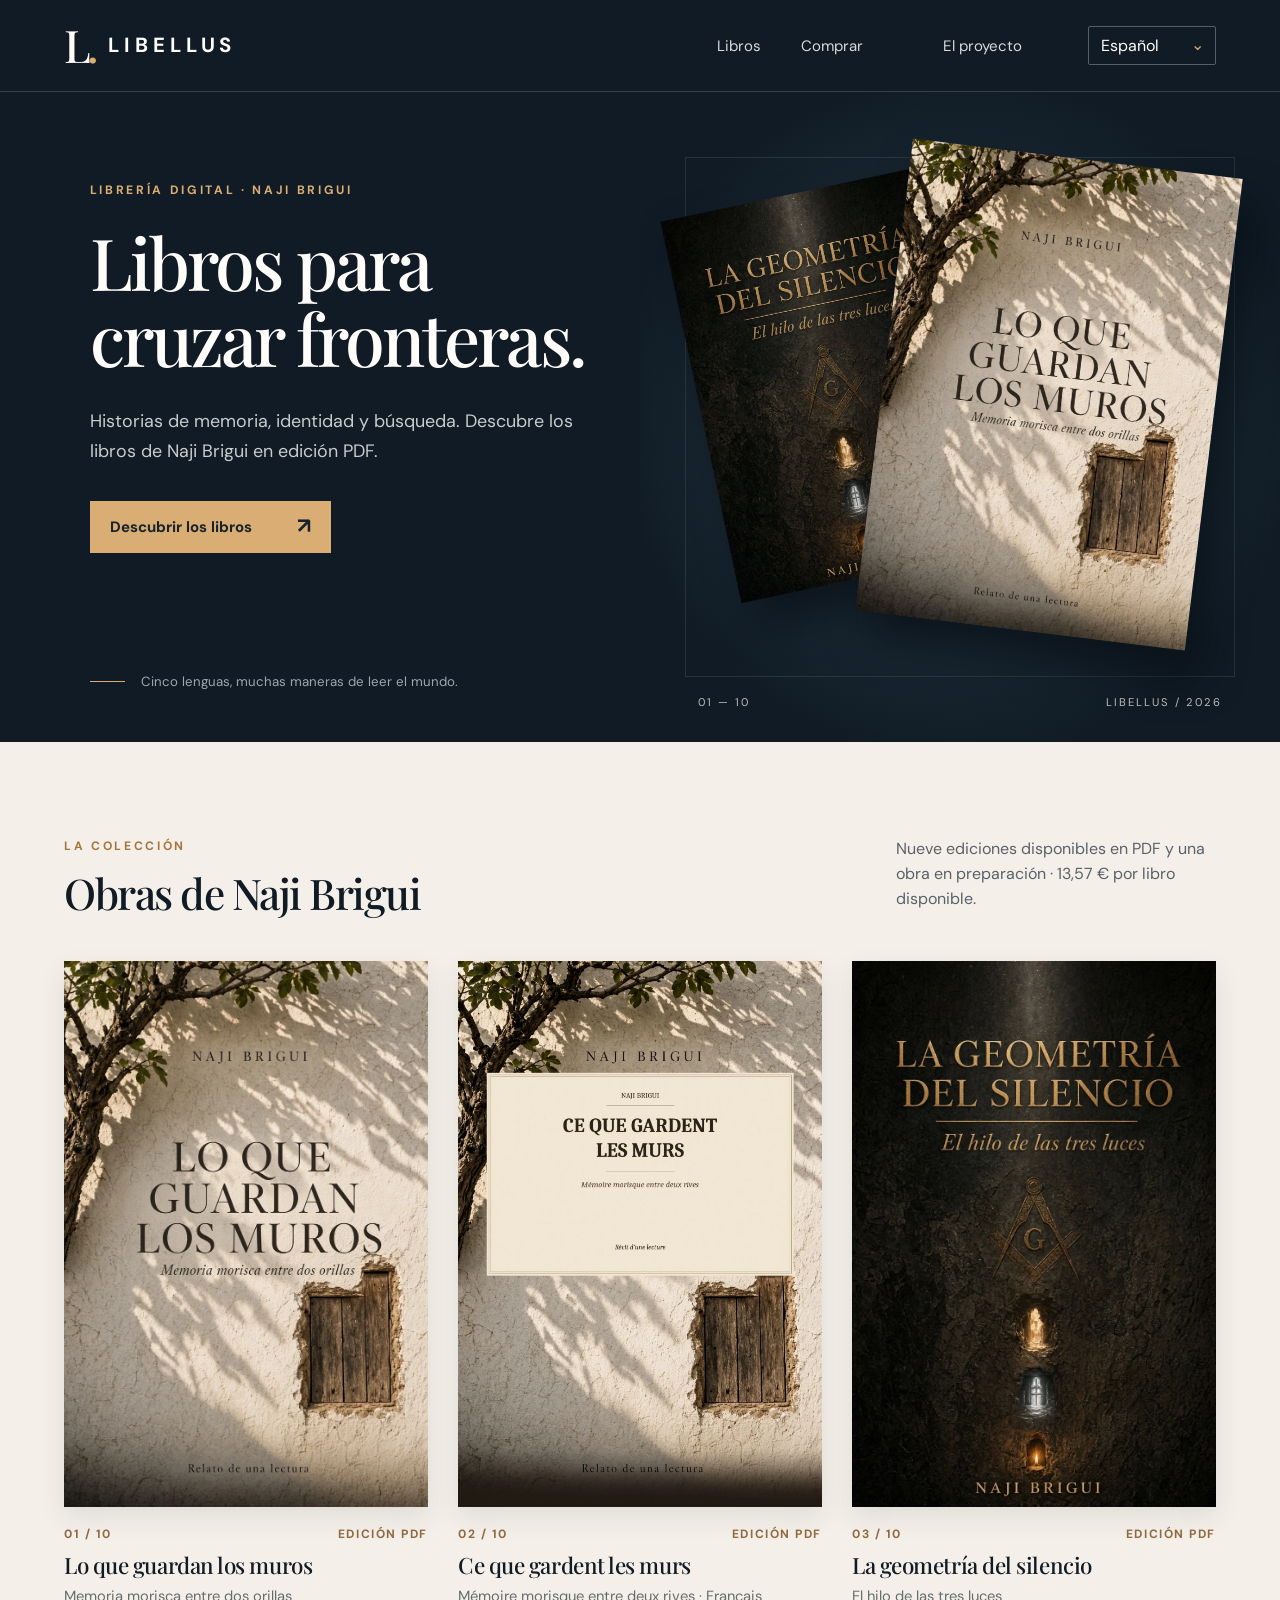
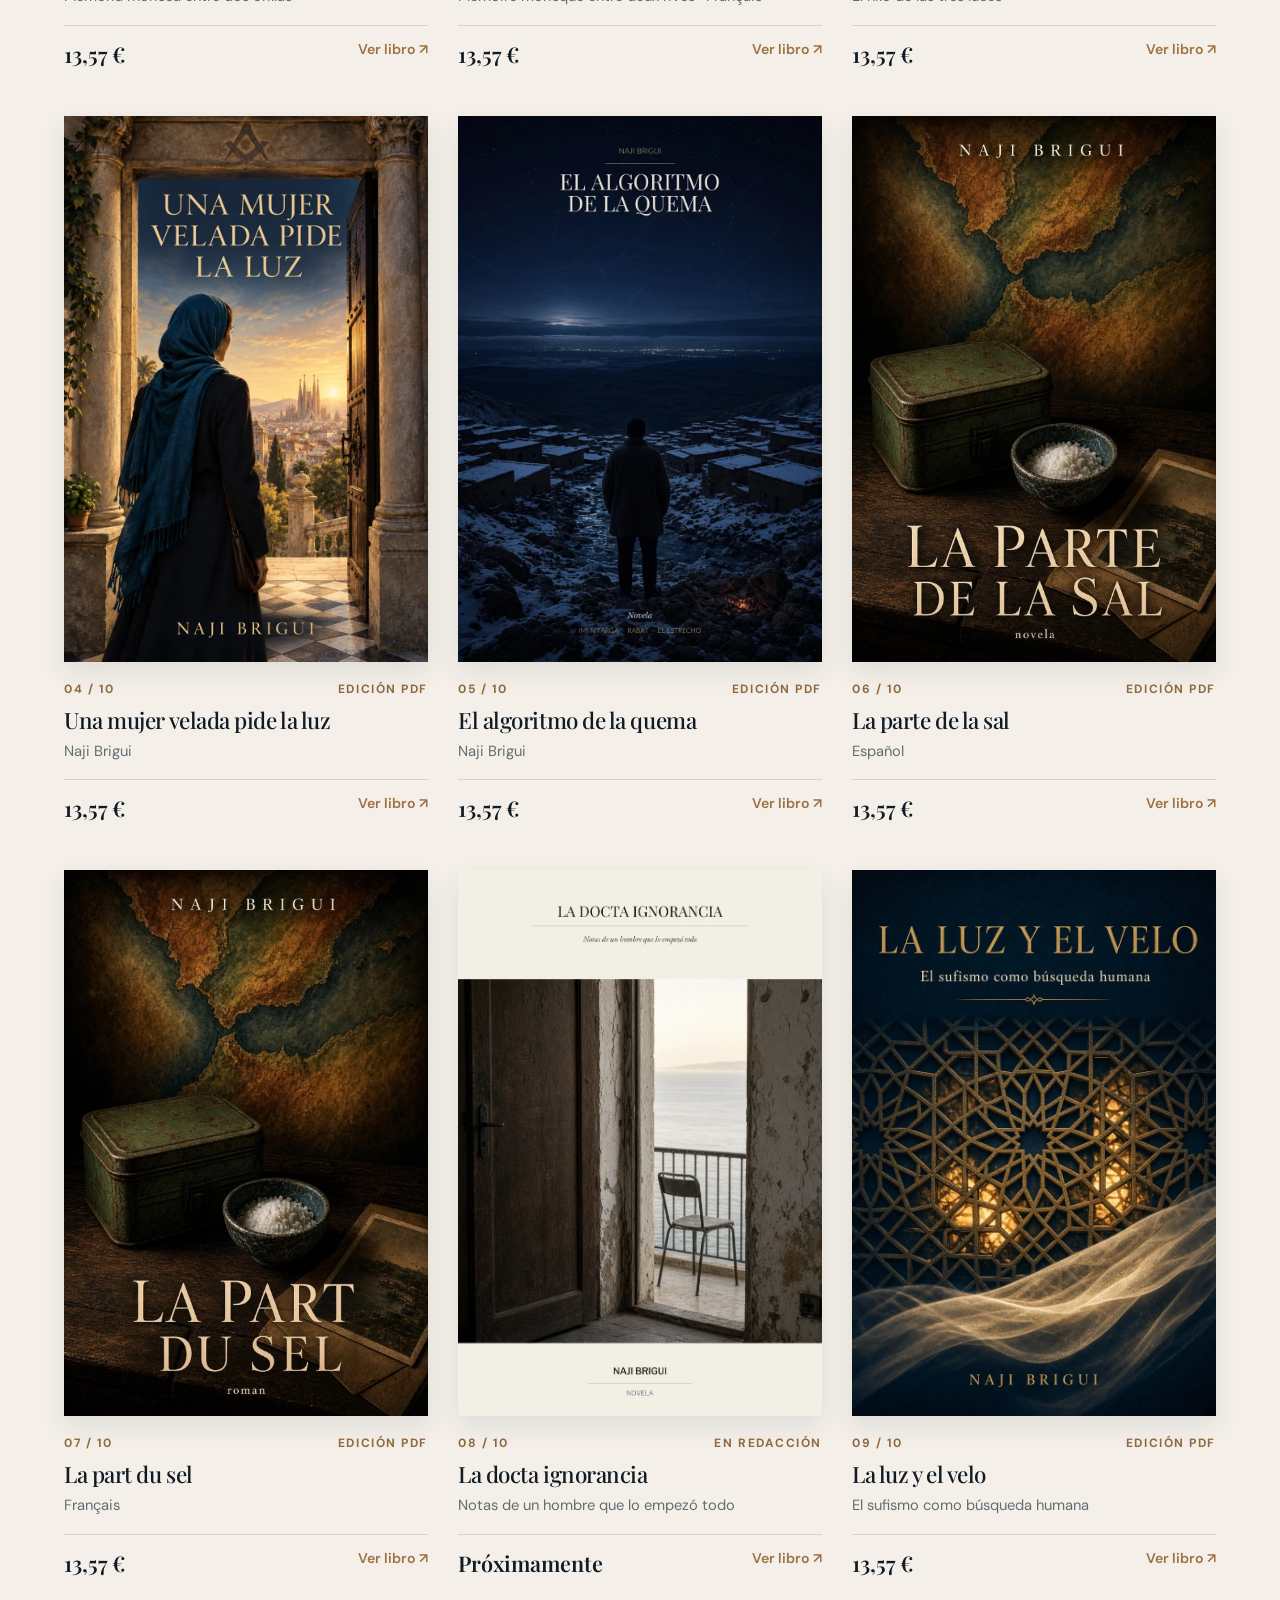
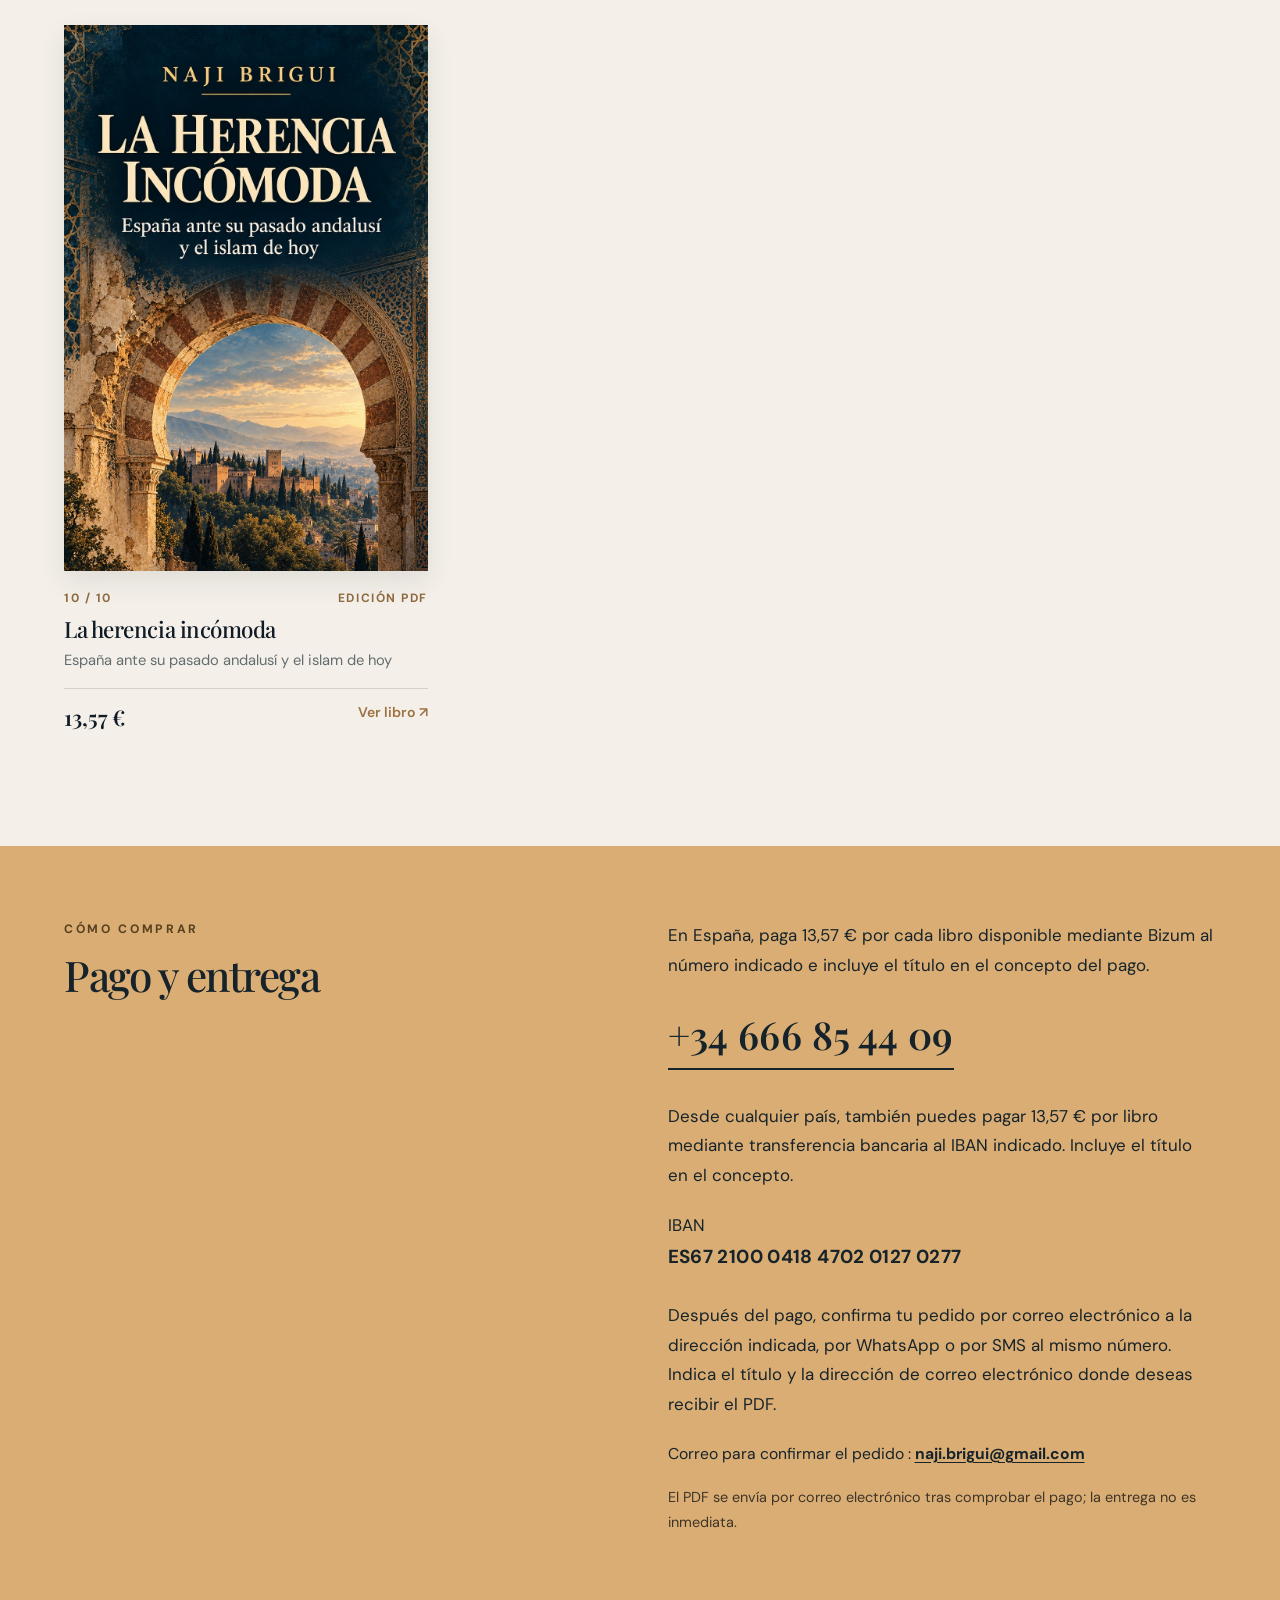
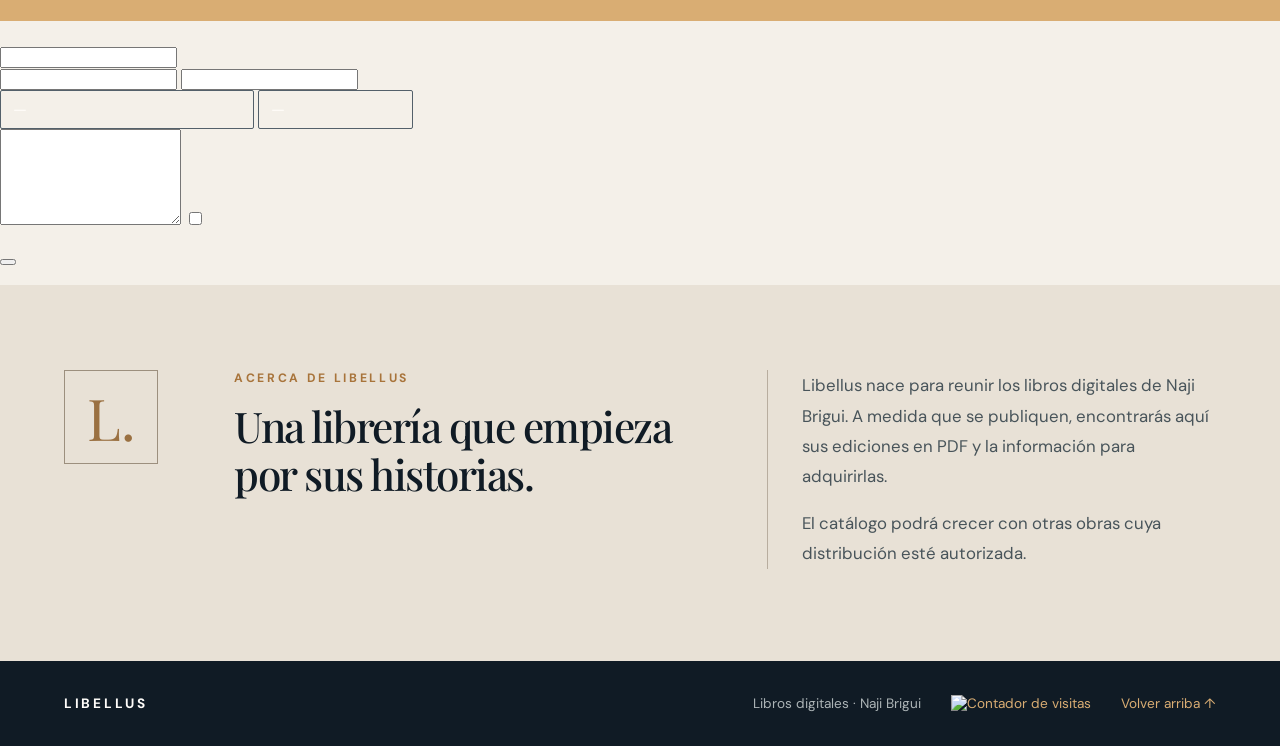
==== commit 00f430f0: "Add reviews form and visit counter" ====
--- a/index.html
+++ b/index.html
@@ -10,7 +10,7 @@
   <link rel="preconnect" href="https://fonts.googleapis.com">
   <link rel="preconnect" href="https://fonts.gstatic.com" crossorigin>
   <link href="https://fonts.googleapis.com/css2?family=DM+Sans:wght@400;500;600;700&family=Noto+Naskh+Arabic:wght@400;500;600;700&family=Playfair+Display:wght@400;500;600;700&display=swap" rel="stylesheet">
-  <link rel="stylesheet" href="./style.css?v=20260928-1">
+  <link rel="stylesheet" href="./style.css?v=20261001-1">
 </head>
 <body>
   <div class="shell">
@@ -19,6 +19,7 @@
       <nav class="header-nav" aria-label="Navegación principal">
         <a href="#libros" data-i18n="navBooks">Libros</a>
         <a href="#bizum" data-i18n="navBizum">Comprar</a>
+        <a href="#opiniones" data-i18n="navReviews">Opiniones</a>
         <a href="#acerca" data-i18n="navAbout">El proyecto</a>
       </nav>
       <div class="language-wrap"><label class="sr-only" for="language" data-i18n="languageLabel">Idioma</label><select id="language" aria-label="Idioma"><option value="es">Español</option><option value="ca">Català</option><option value="fr">Français</option><option value="en">English</option><option value="ar">العربية</option></select></div>
@@ -41,7 +42,7 @@
       </section>
 
       <section class="catalog" id="libros" aria-labelledby="catalog-heading">
-        <div class="section-heading"><div><p class="eyebrow" data-i18n="collectionEyebrow">LA COLECCIÓN</p><h2 id="catalog-heading" data-i18n="collectionTitle">Obras de Naji Brigui</h2></div><p class="section-note" data-i18n="collectionNote">Ocho ediciones disponibles en PDF y dos obras en preparación · 13,57 € por libro disponible.</p></div>
+        <div class="section-heading"><div><p class="eyebrow" data-i18n="collectionEyebrow">LA COLECCIÓN</p><h2 id="catalog-heading" data-i18n="collectionTitle">Obras de Naji Brigui</h2></div><p class="section-note" data-i18n="collectionNote">Nueve ediciones disponibles en PDF y dos obras en proceso de realización · 13,57 € por libro disponible.</p></div>
         <div class="book-grid" id="book-grid"></div>
       </section>
 
@@ -58,19 +59,71 @@
         </div>
       </section>
 
+      <section class="reviews" id="opiniones" aria-labelledby="reviews-heading">
+        <div class="reviews-heading">
+          <p class="eyebrow" data-i18n="reviewsEyebrow">OPINIONES DE LOS LECTORES</p>
+          <h2 id="reviews-heading" data-i18n="reviewsTitle">Comparte tu lectura</h2>
+          <p data-i18n="reviewsIntro">Si has leído uno de los libros publicados, puedes dejar una reseña. Los mensajes se envían al autor y solo se publican después de su validación.</p>
+        </div>
+        <form class="review-form" action="https://formsubmit.co/naji.brigui@gmail.com" method="POST">
+          <input type="hidden" name="_subject" value="Nueva reseña en Libellus">
+          <input type="hidden" name="_template" value="table">
+          <input type="hidden" name="_next" value="https://najibrigui.github.io/libellus/gracias.html">
+          <input type="text" name="_honey" class="review-honey" tabindex="-1" autocomplete="off">
+          <div class="form-row">
+            <label><span data-i18n="reviewNameLabel">Nombre o pseudónimo</span><input type="text" name="Nombre_o_pseudonimo" maxlength="80" required></label>
+            <label><span data-i18n="reviewEmailLabel">Correo electrónico (no se publicará)</span><input type="email" name="Email" maxlength="160"></label>
+          </div>
+          <div class="form-row">
+            <label><span data-i18n="reviewBookLabel">Libro</span>
+              <select name="Libro" required>
+                <option value="">—</option>
+                <option>Lo que guardan los muros</option>
+                <option>Ce que gardent les murs</option>
+                <option>La geometría del silencio</option>
+                <option>Una mujer velada pide la luz</option>
+                <option>El algoritmo de la quema</option>
+                <option>La parte de la sal</option>
+                <option>La part du sel</option>
+                <option>La luz y el velo</option>
+                <option>La herencia incómoda</option>
+              </select>
+            </label>
+            <label><span data-i18n="reviewRatingLabel">Valoración</span>
+              <select name="Valoracion" required>
+                <option value="">—</option>
+                <option value="5">★★★★★ · 5/5</option>
+                <option value="4">★★★★☆ · 4/5</option>
+                <option value="3">★★★☆☆ · 3/5</option>
+                <option value="2">★★☆☆☆ · 2/5</option>
+                <option value="1">★☆☆☆☆ · 1/5</option>
+              </select>
+            </label>
+          </div>
+          <label><span data-i18n="reviewTextLabel">Tu reseña</span><textarea name="Resena" rows="6" maxlength="2500" required></textarea></label>
+          <label class="consent"><input type="checkbox" name="Autorizacion_publicacion" value="Sí" required><span data-i18n="reviewConsent">Acepto que mi nombre o pseudónimo, mi valoración y mi reseña puedan publicarse en Libellus después de la moderación.</span></label>
+          <p class="review-privacy" data-i18n="reviewPrivacy">El correo electrónico se utiliza únicamente para gestionar la reseña y no se publica.</p>
+          <button class="review-submit" type="submit" data-i18n="reviewSubmit">Enviar reseña</button>
+        </form>
+        <div class="published-reviews">
+          <h3 data-i18n="publishedReviewsTitle">Reseñas publicadas</h3>
+          <p data-i18n="noReviewsYet">Aún no hay reseñas publicadas. Las primeras aparecerán aquí después de su validación.</p>
+        </div>
+      </section>
+
       <section class="about" id="acerca" aria-labelledby="about-heading">
         <div class="about-symbol" aria-hidden="true">L.</div>
         <div><p class="eyebrow" data-i18n="aboutEyebrow">ACERCA DE LIBELLUS</p><h2 id="about-heading" data-i18n="aboutTitle">Una librería que empieza por sus historias.</h2></div>
         <div class="about-copy"><p data-i18n="aboutBody">Libellus nace para reunir los libros digitales de Naji Brigui. A medida que se publiquen, encontrarás aquí sus ediciones en PDF y la información para adquirirlas.</p><p data-i18n="aboutFuture">El catálogo podrá crecer con otras obras cuya distribución esté autorizada.</p></div>
       </section>
     </main>
-    <footer><span class="footer-brand">LIBELLUS</span><span data-i18n="footer">Libros digitales · Naji Brigui</span><a href="#inicio" data-i18n="backTop">Volver arriba ↑</a></footer>
+    <footer><span class="footer-brand">LIBELLUS</span><span data-i18n="footer">Libros digitales · Naji Brigui</span><span class="visit-counter"><span data-i18n="visitCounterLabel">Visitas</span> <a href="https://hits.sh/najibrigui.github.io/libellus/" target="_blank" rel="noopener noreferrer"><img alt="Contador de visitas" src="https://hits.sh/najibrigui.github.io/libellus.svg?style=flat-square&label=Libellus&color=d9ad73&labelColor=101b25"></a></span><a href="#inicio" data-i18n="backTop">Volver arriba ↑</a></footer>
   </div>
 
   <dialog id="book-dialog" aria-labelledby="dialog-title">
     <button class="close-dialog" id="close-dialog" aria-label="Cerrar">×</button>
     <div class="dialog-inner"><div class="dialog-cover-wrap"><img id="dialog-cover" src="" alt=""><div class="cover-actions"><button class="cover-toggle" id="cover-toggle" type="button" hidden></button><a id="cover-open" target="_blank" rel="noopener noreferrer">Ampliar ↗</a></div></div><div class="dialog-content"><p class="eyebrow" id="dialog-status"></p><h2 id="dialog-title"></h2><p class="dialog-subtitle" id="dialog-subtitle"></p><p class="dialog-author">Naji Brigui</p><div class="dialog-rule"></div><p id="dialog-description"></p><p class="dialog-price">13,57 €</p><p class="availability" id="dialog-availability"></p><div class="dialog-payment-contacts" id="dialog-payment-contacts"><a class="dialog-bizum" href="tel:+34666854409" dir="ltr">+34 666 85 44 09</a><a href="mailto:naji.brigui@gmail.com">naji.brigui@gmail.com</a><p class="dialog-bank"><span>IBAN</span> <strong dir="ltr">ES67 2100 0418 4702 0127 0277</strong></p></div></div></div>
   </dialog>
-  <script src="./script.js?v=20260928-1" defer></script>
+  <script src="./script.js?v=20261001-1" defer></script>
 </body>
 </html>
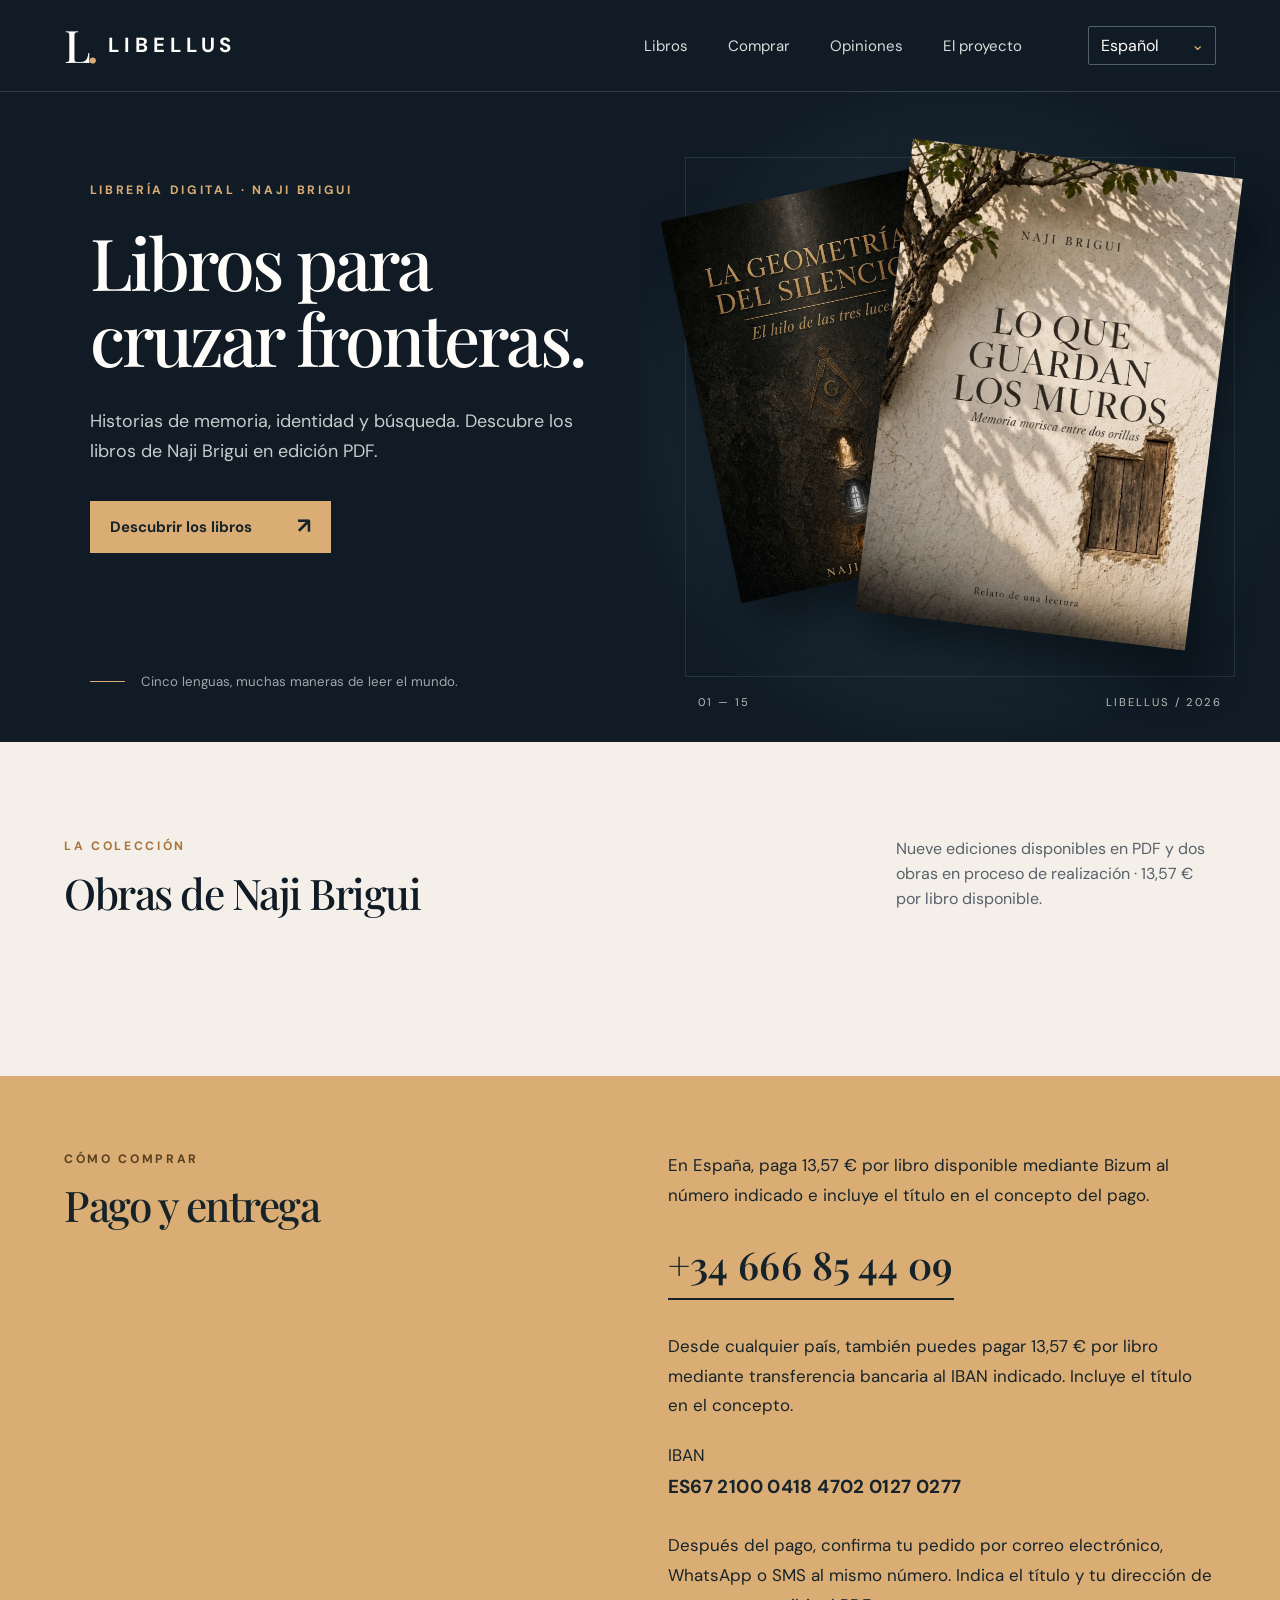
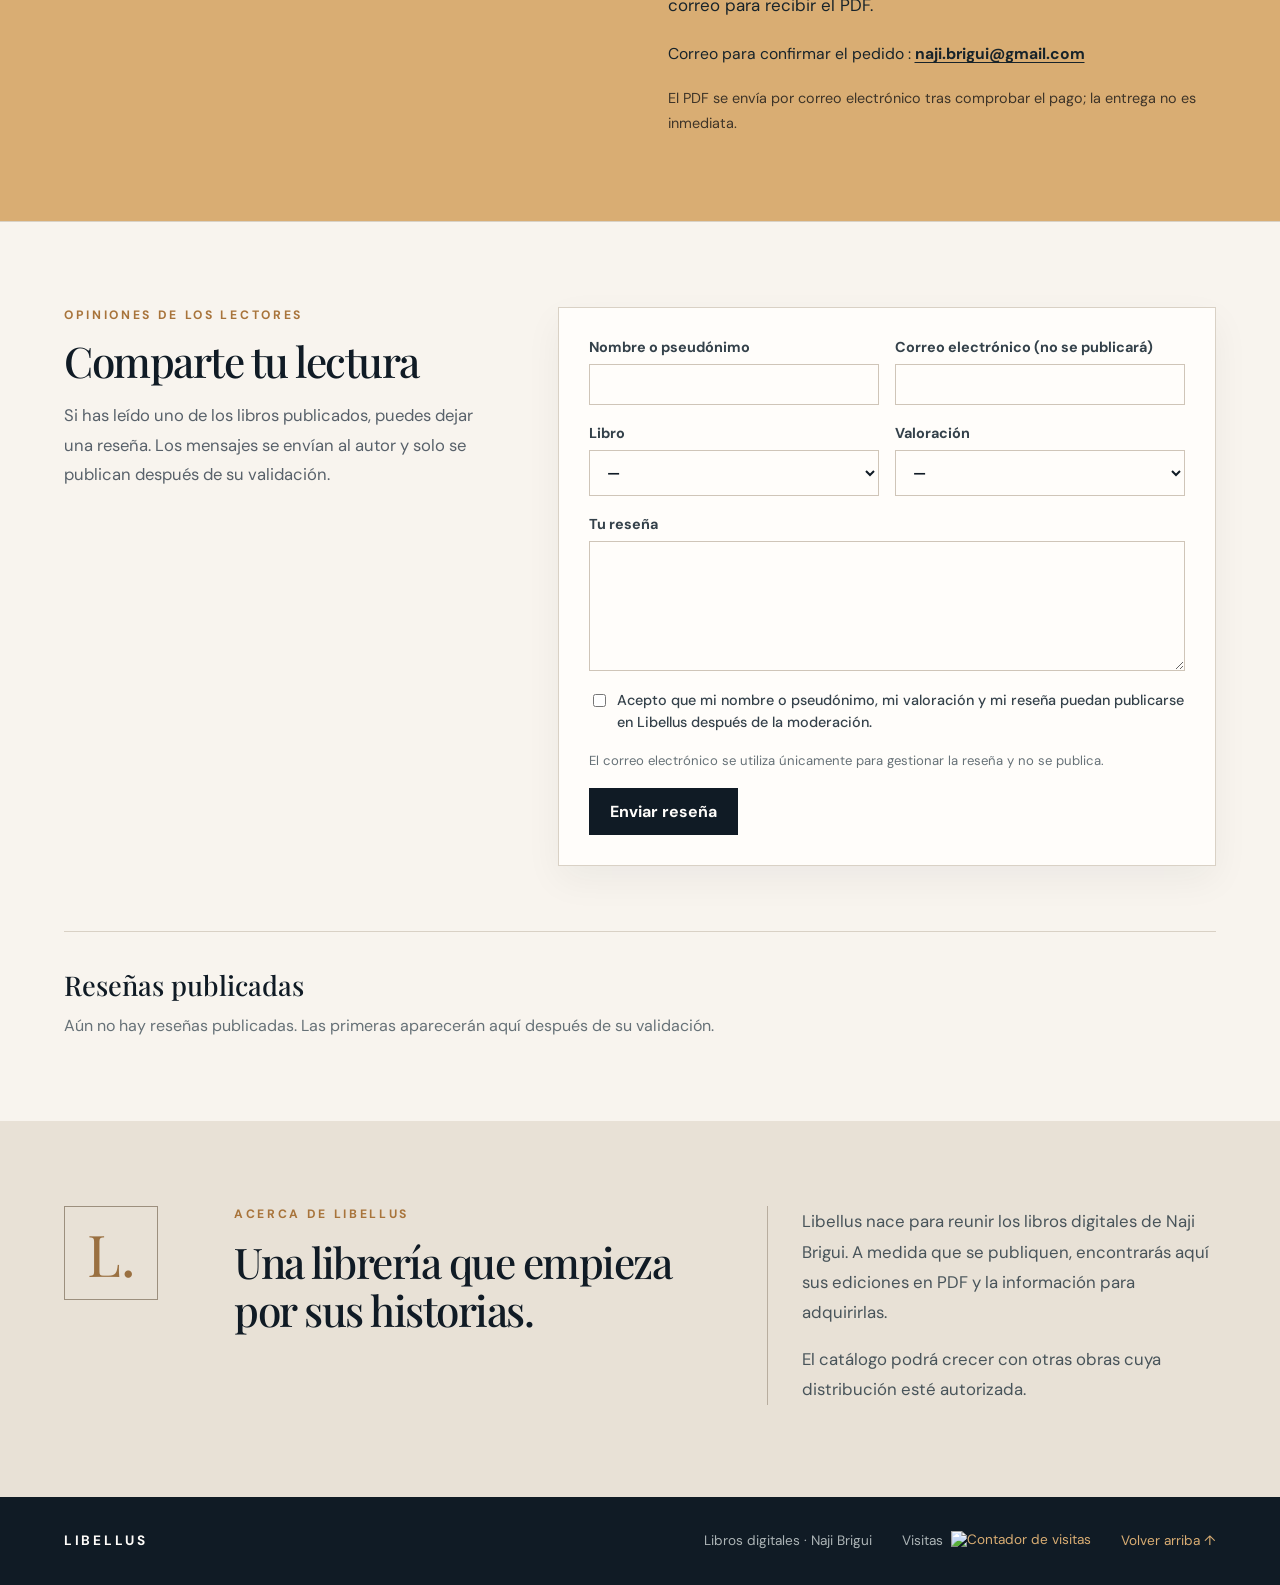
==== commit d4075a18: "Update index.html" ====
--- a/index.html
+++ b/index.html
@@ -37,7 +37,7 @@
         <div class="intro-art" aria-hidden="true">
           <div class="featured featured-back"><img src="./assets/geometria.webp" alt=""></div>
           <div class="featured featured-front"><img src="./assets/muros.webp" alt=""></div>
-            <div class="art-caption"><span>01 — 10</span><span>LIBELLUS / 2026</span></div>
+            <div class="art-caption"><span>01 — 15</span><span>LIBELLUS / 2026</span></div>
         </div>
       </section>
 
--- a/style.css
+++ b/style.css
@@ -10,3 +10,6 @@
 
 .bizum-details .order-email{margin:18px 0 0;font-size:.98rem;overflow-wrap:anywhere}.order-email a{color:inherit;font-weight:700;text-underline-offset:3px}
 .bizum-details .bank-instructions{margin-top:32px}.bizum-details .confirmation-instructions{margin-top:28px}.bank-account{font-size:1.05rem;overflow-wrap:anywhere}.bank-account strong{display:block;font-size:1.18rem;letter-spacing:.02em;unicode-bidi:isolate}.dialog-payment-contacts{display:grid;gap:12px;margin-top:20px;max-width:100%;overflow-wrap:anywhere}.dialog-payment-contacts[hidden]{display:none}.dialog-payment-contacts a{color:#835a2b;font-weight:700;text-underline-offset:4px}.dialog-payment-contacts .dialog-bank{margin:6px 0 0;line-height:1.5}.dialog-bank strong{display:block;letter-spacing:.02em;unicode-bidi:isolate}
+
+
+.reviews{display:grid;grid-template-columns:minmax(0,.8fr) minmax(0,1.2fr);gap:55px;padding:85px clamp(24px,5vw,82px);background:#f8f4ee;border-top:1px solid var(--border)}.reviews-heading{max-width:520px}.reviews-heading .eyebrow{margin-bottom:14px}.reviews-heading>p:last-child{color:#58616a;line-height:1.75;font-size:1.04rem}.review-form{display:grid;gap:19px;background:var(--white);padding:30px;border:1px solid var(--border);box-shadow:0 14px 35px #15212b0d}.review-form label{display:grid;gap:8px;color:#34414a;font-size:.9rem;font-weight:700}.review-form input,.review-form textarea,.review-form select{width:100%;border:1px solid #cfc5b8;background:#fffdfa;color:var(--ink);padding:12px 13px;border-radius:0;outline-offset:2px}.review-form select{appearance:auto;min-width:0}.review-form textarea{resize:vertical;min-height:130px}.form-row{display:grid;grid-template-columns:1fr 1fr;gap:16px}.review-form .consent{grid-template-columns:auto 1fr;align-items:start;font-weight:500;line-height:1.5}.review-form .consent input{width:auto;margin-top:4px}.review-privacy{font-size:.82rem;color:#667177;margin:0}.review-submit{justify-self:start;border:0;background:var(--ink);color:var(--white);padding:13px 21px;font-weight:700}.review-submit:hover,.review-submit:focus-visible{background:#273640}.review-honey{position:absolute!important;left:-9999px!important;width:1px!important;height:1px!important}.published-reviews{grid-column:1/-1;border-top:1px solid var(--border);padding-top:35px;margin-top:10px}.published-reviews h3{font-size:1.7rem;margin:0 0 12px}.published-reviews p{color:#667177;margin:0}.visit-counter{display:inline-flex;align-items:center;gap:8px}.visit-counter img{display:block;height:20px;width:auto}.rtl .review-form{text-align:right}@media(max-width:800px){.reviews{grid-template-columns:1fr;gap:30px;padding:65px 24px}.form-row{grid-template-columns:1fr}.published-reviews{grid-column:1}}@media(max-width:700px){.header-nav{row-gap:12px;flex-wrap:wrap}}
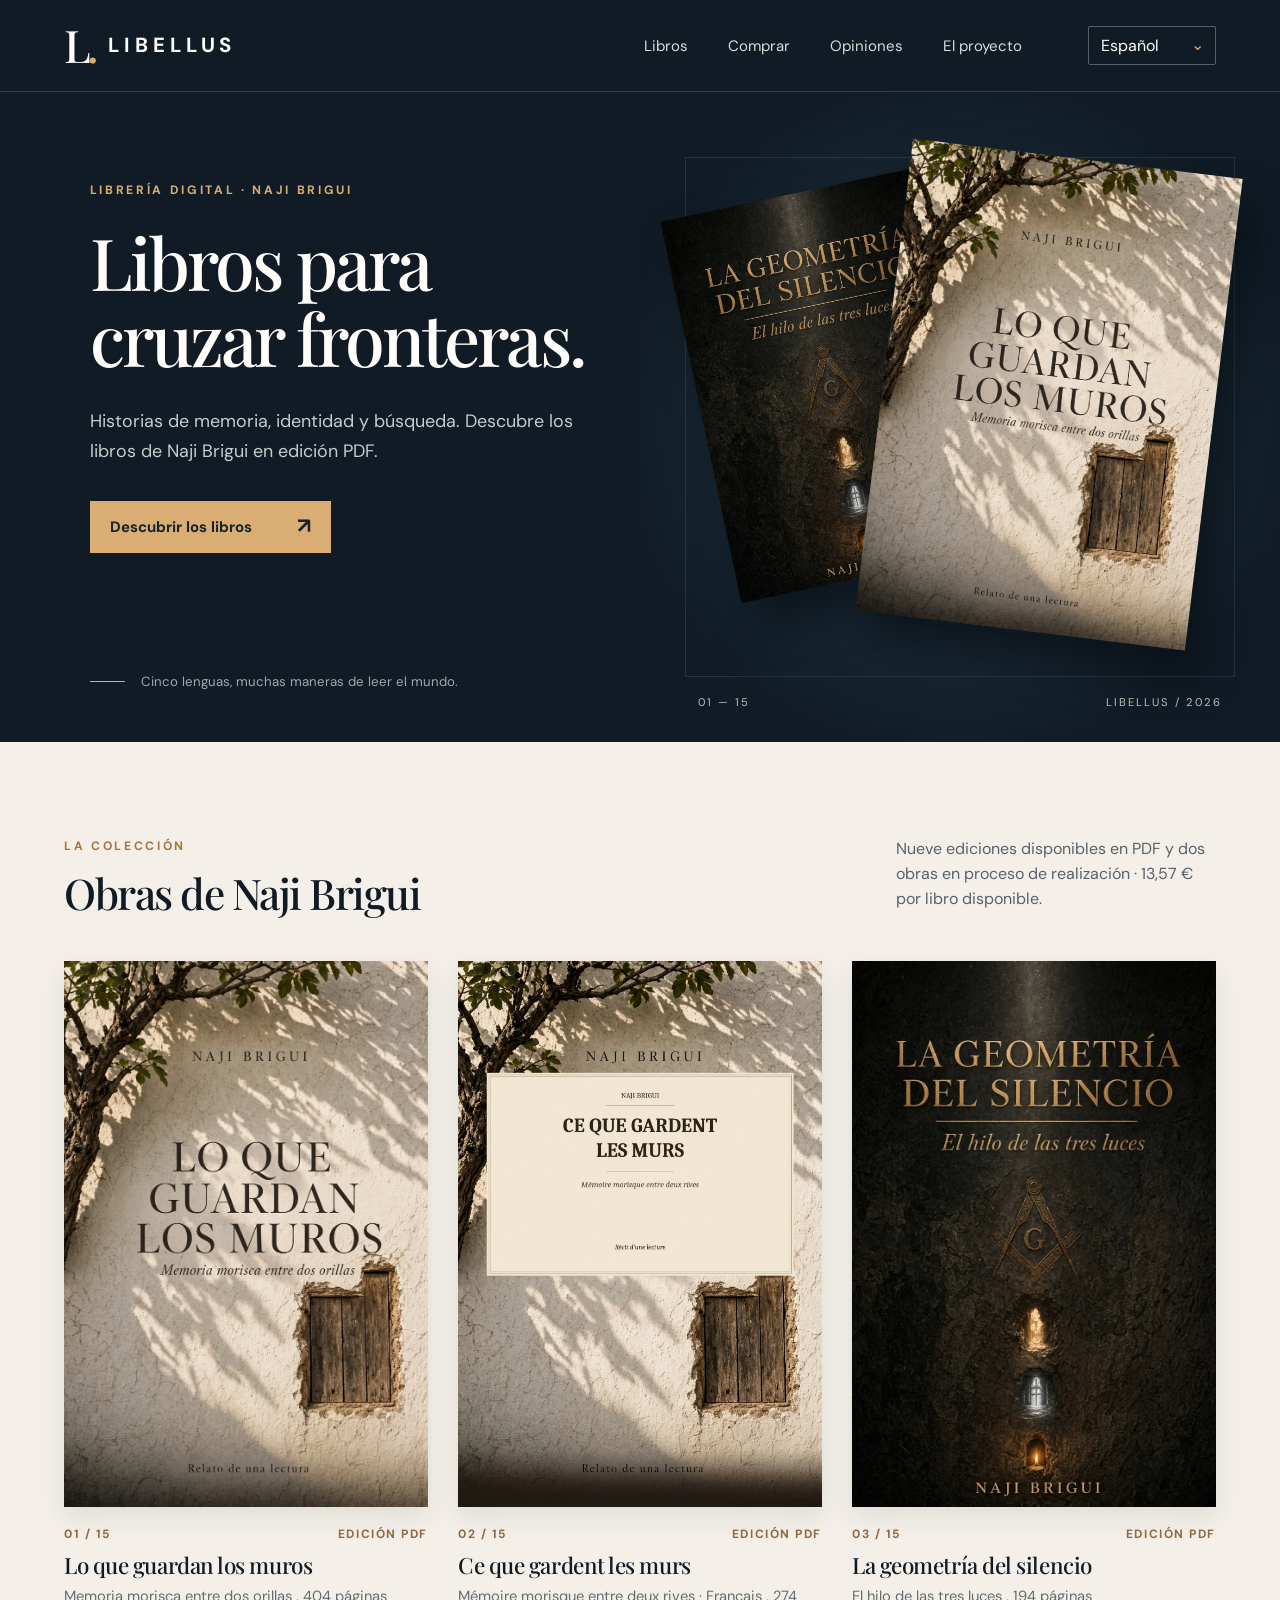
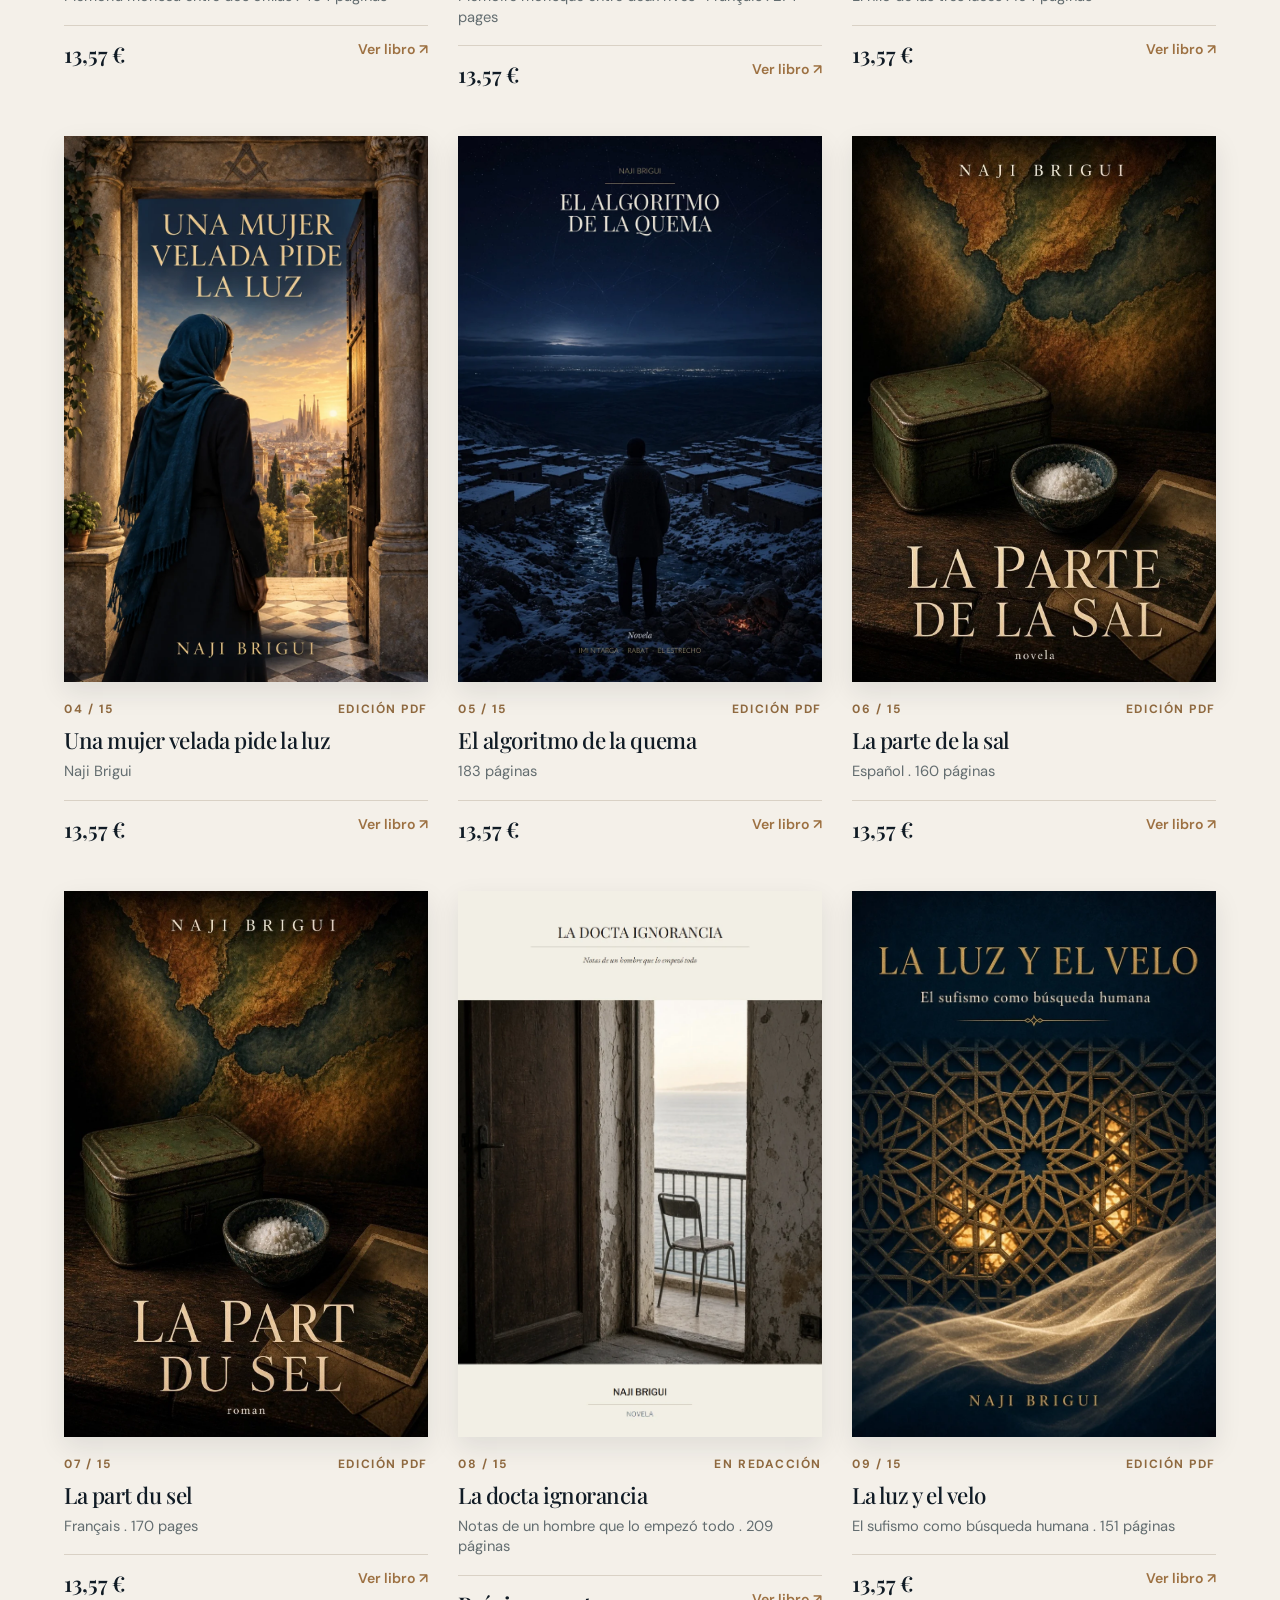
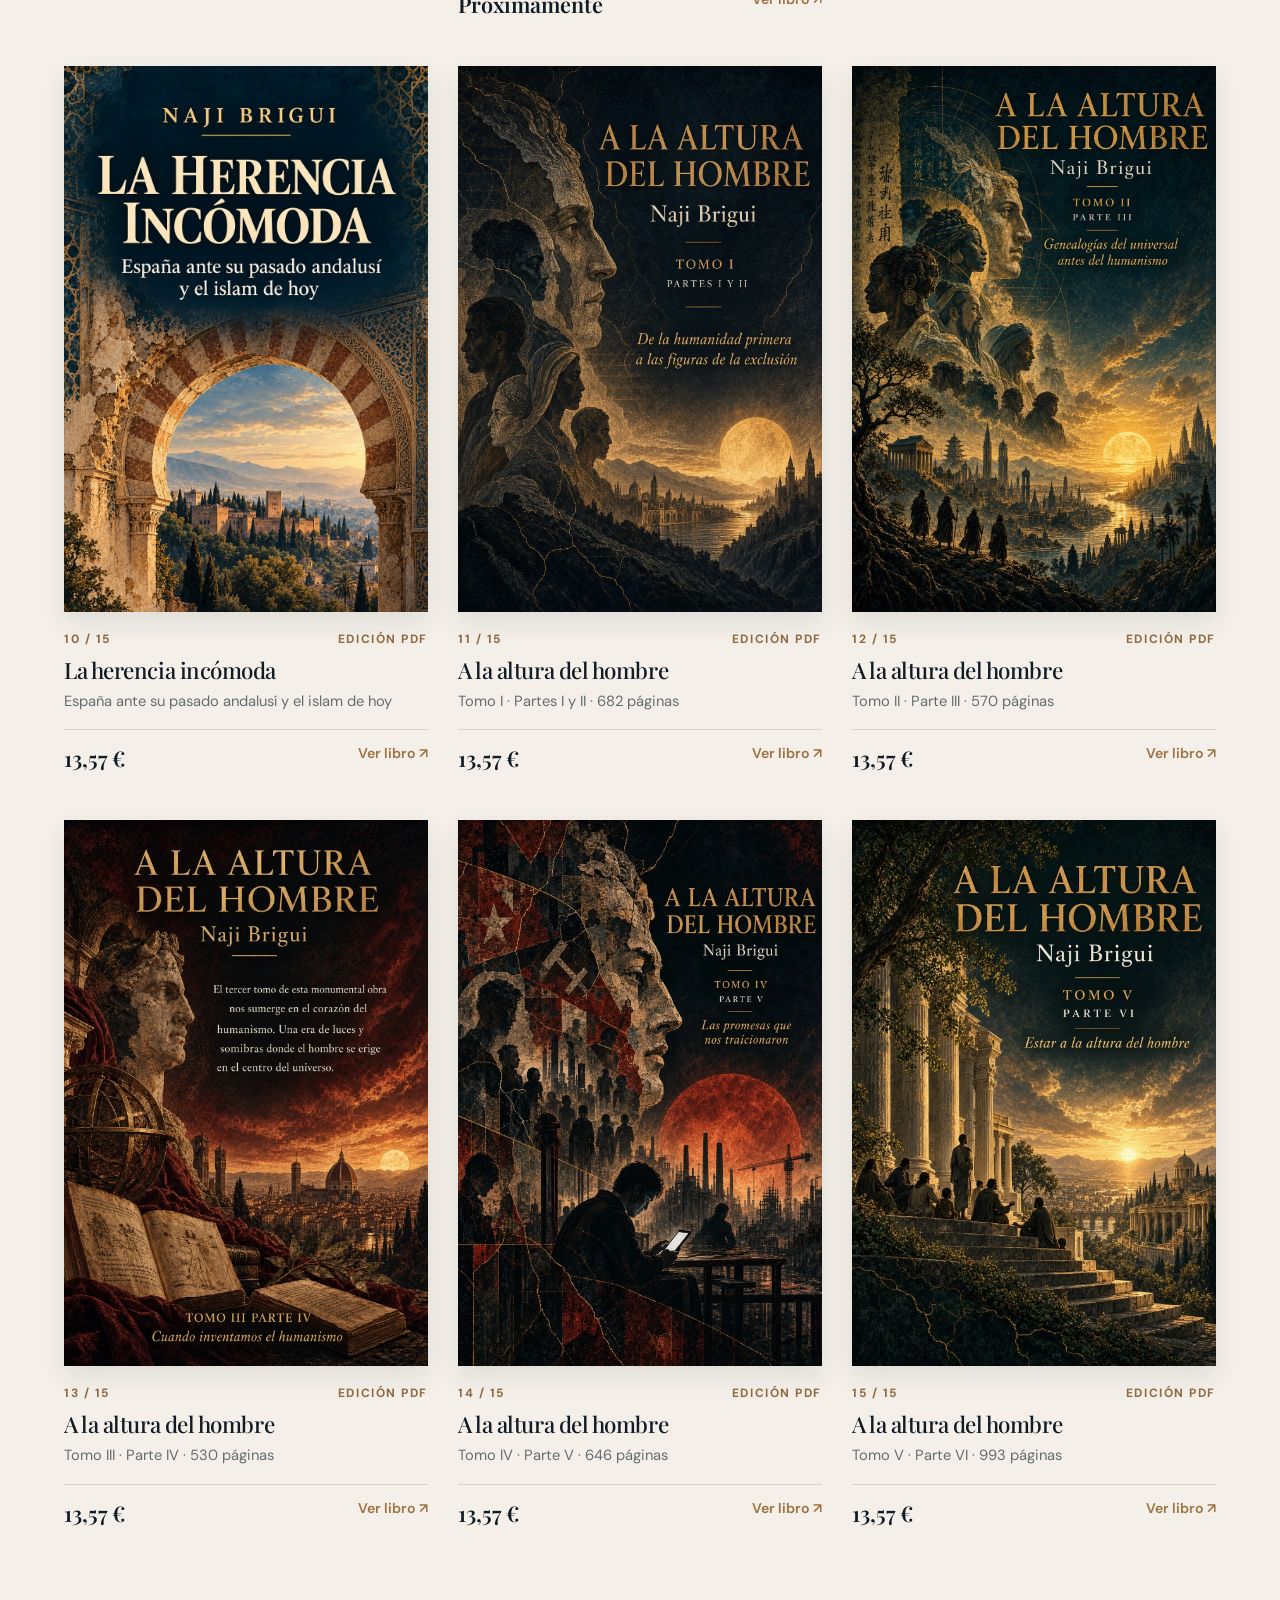
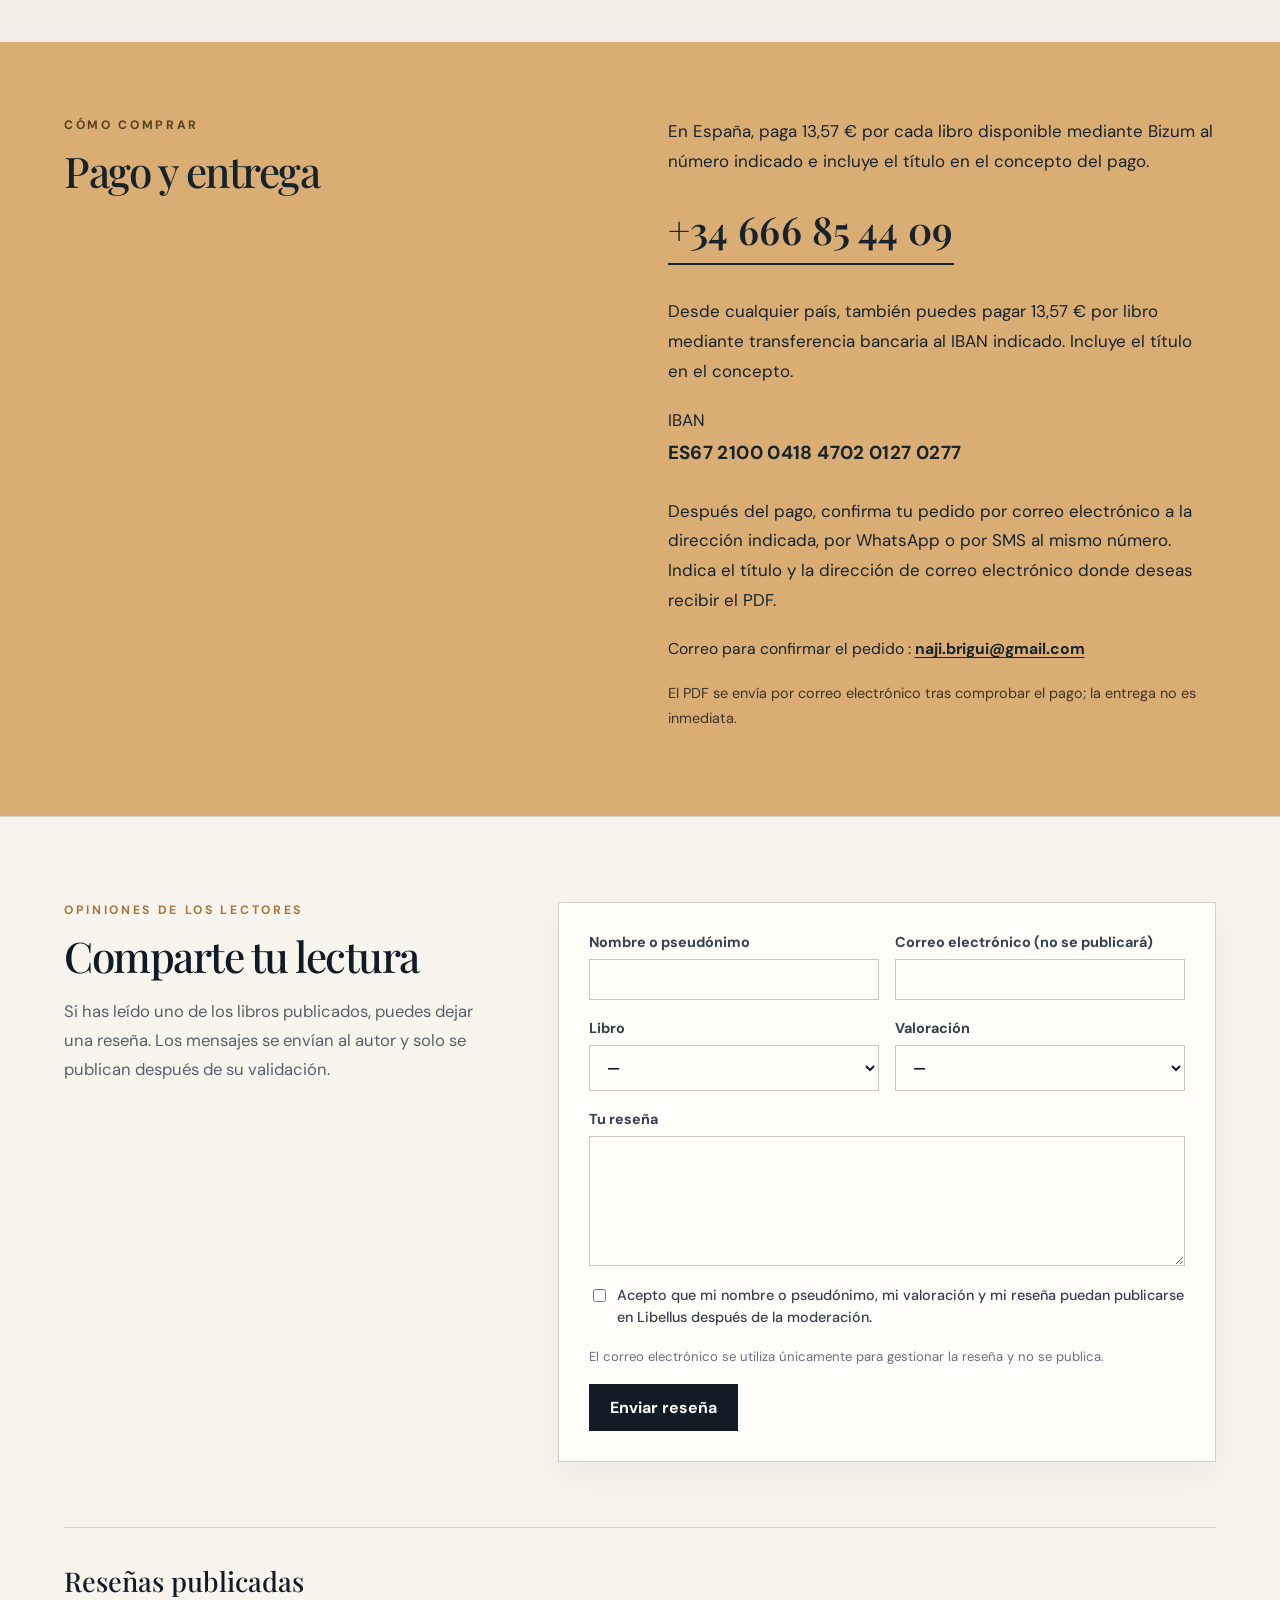
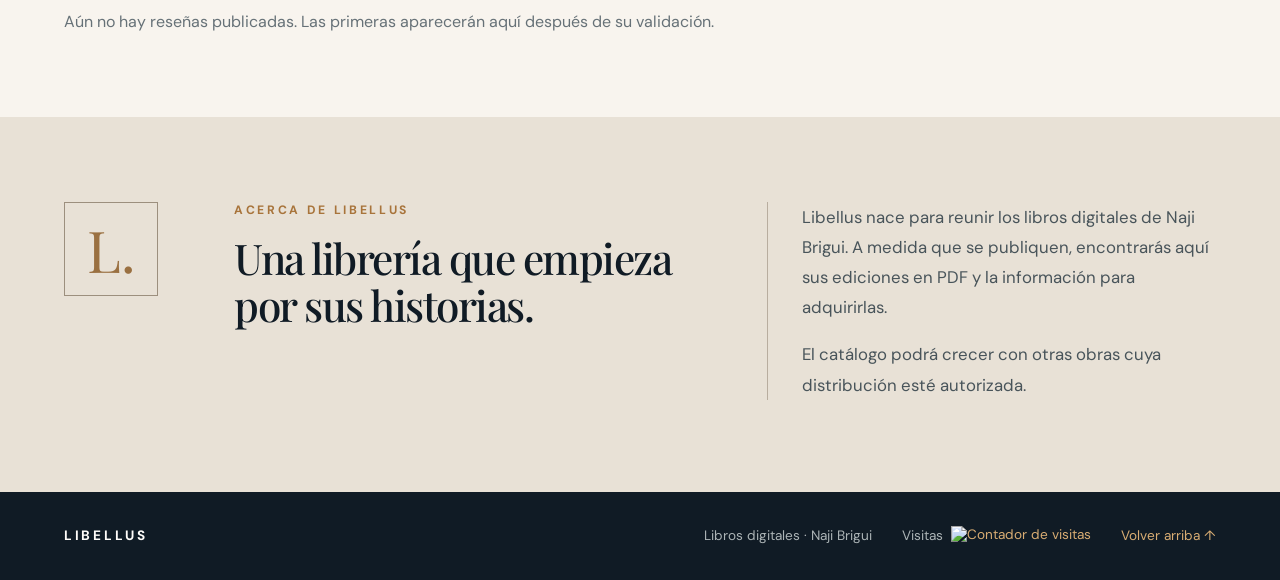
==== commit 6ff405fe: "Update index.html" ====
--- a/index.html
+++ b/index.html
@@ -124,6 +124,6 @@
     <button class="close-dialog" id="close-dialog" aria-label="Cerrar">×</button>
     <div class="dialog-inner"><div class="dialog-cover-wrap"><img id="dialog-cover" src="" alt=""><div class="cover-actions"><button class="cover-toggle" id="cover-toggle" type="button" hidden></button><a id="cover-open" target="_blank" rel="noopener noreferrer">Ampliar ↗</a></div></div><div class="dialog-content"><p class="eyebrow" id="dialog-status"></p><h2 id="dialog-title"></h2><p class="dialog-subtitle" id="dialog-subtitle"></p><p class="dialog-author">Naji Brigui</p><div class="dialog-rule"></div><p id="dialog-description"></p><p class="dialog-price">13,57 €</p><p class="availability" id="dialog-availability"></p><div class="dialog-payment-contacts" id="dialog-payment-contacts"><a class="dialog-bizum" href="tel:+34666854409" dir="ltr">+34 666 85 44 09</a><a href="mailto:naji.brigui@gmail.com">naji.brigui@gmail.com</a><p class="dialog-bank"><span>IBAN</span> <strong dir="ltr">ES67 2100 0418 4702 0127 0277</strong></p></div></div></div>
   </dialog>
-  <script src="./script.js?v=20261001-1" defer></script>
+  <script src="./script.js?v=20261002-3" defer></script>
 </body>
 </html>
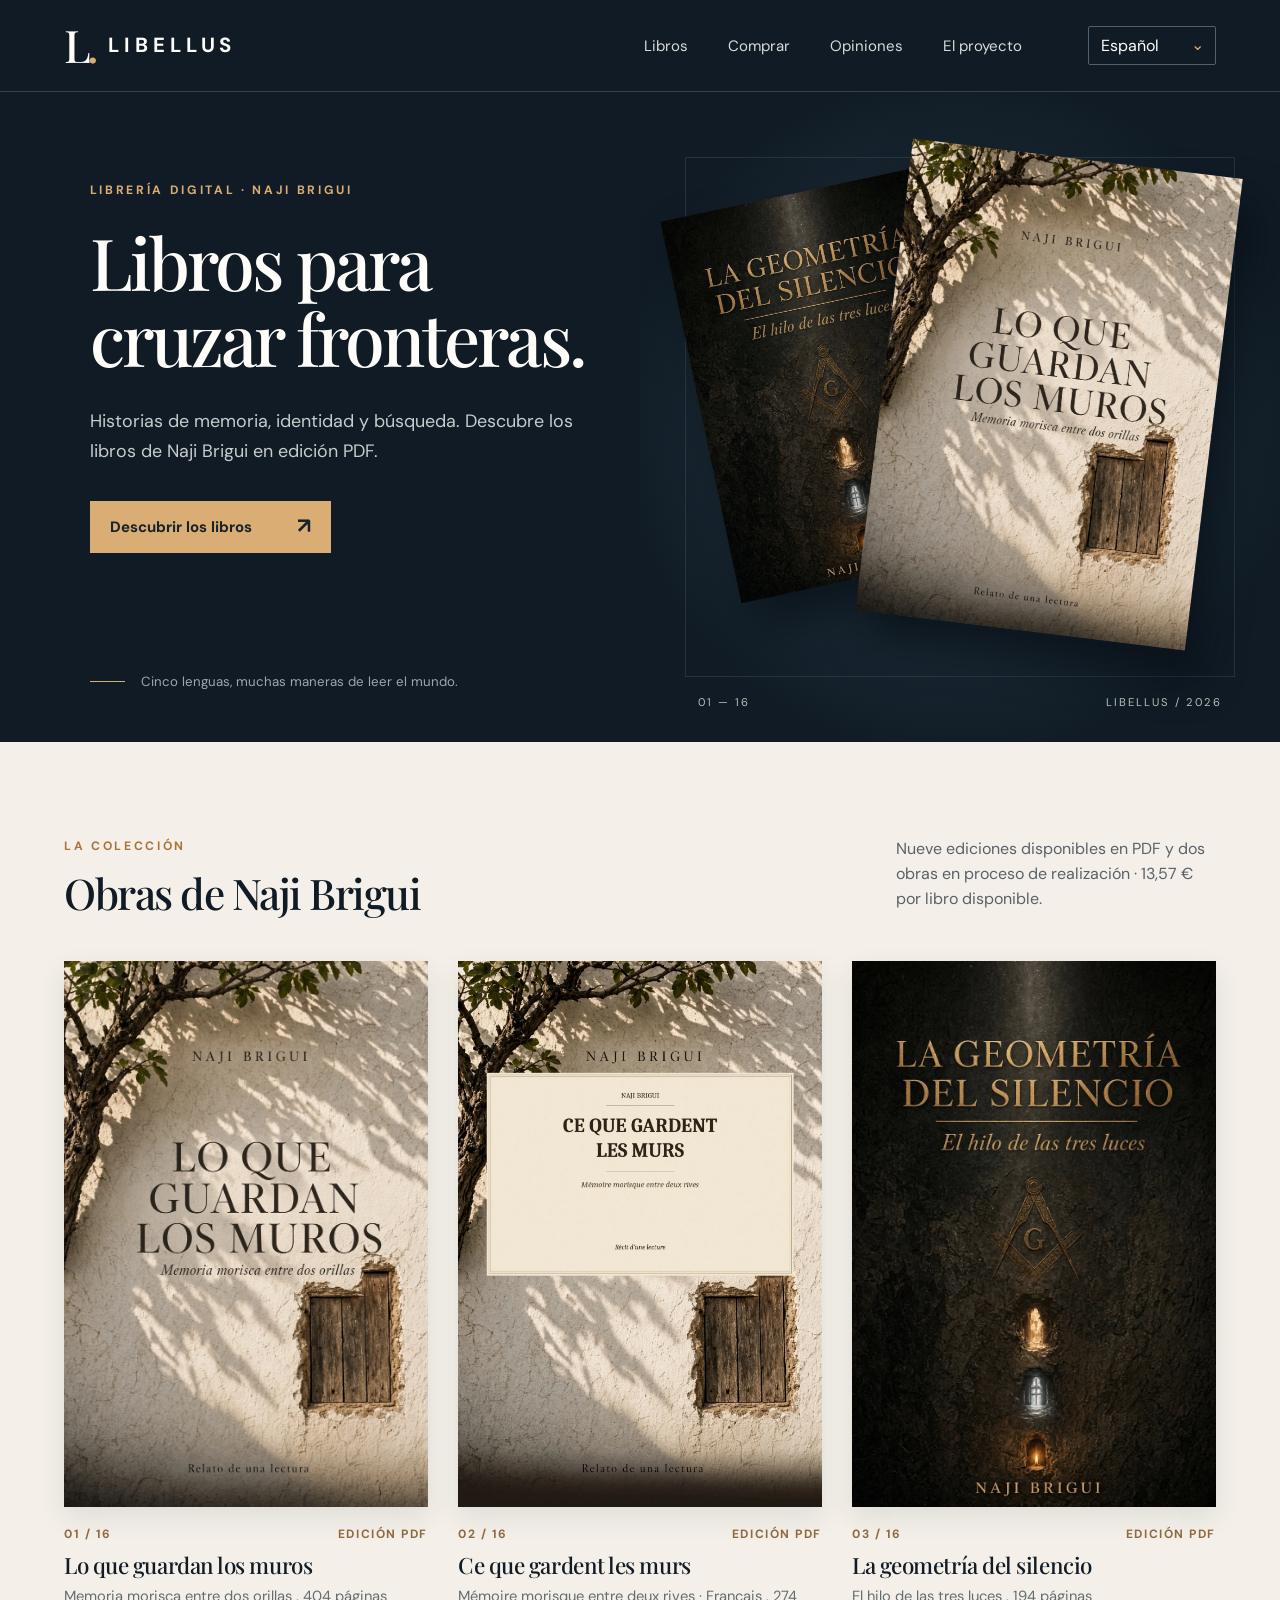
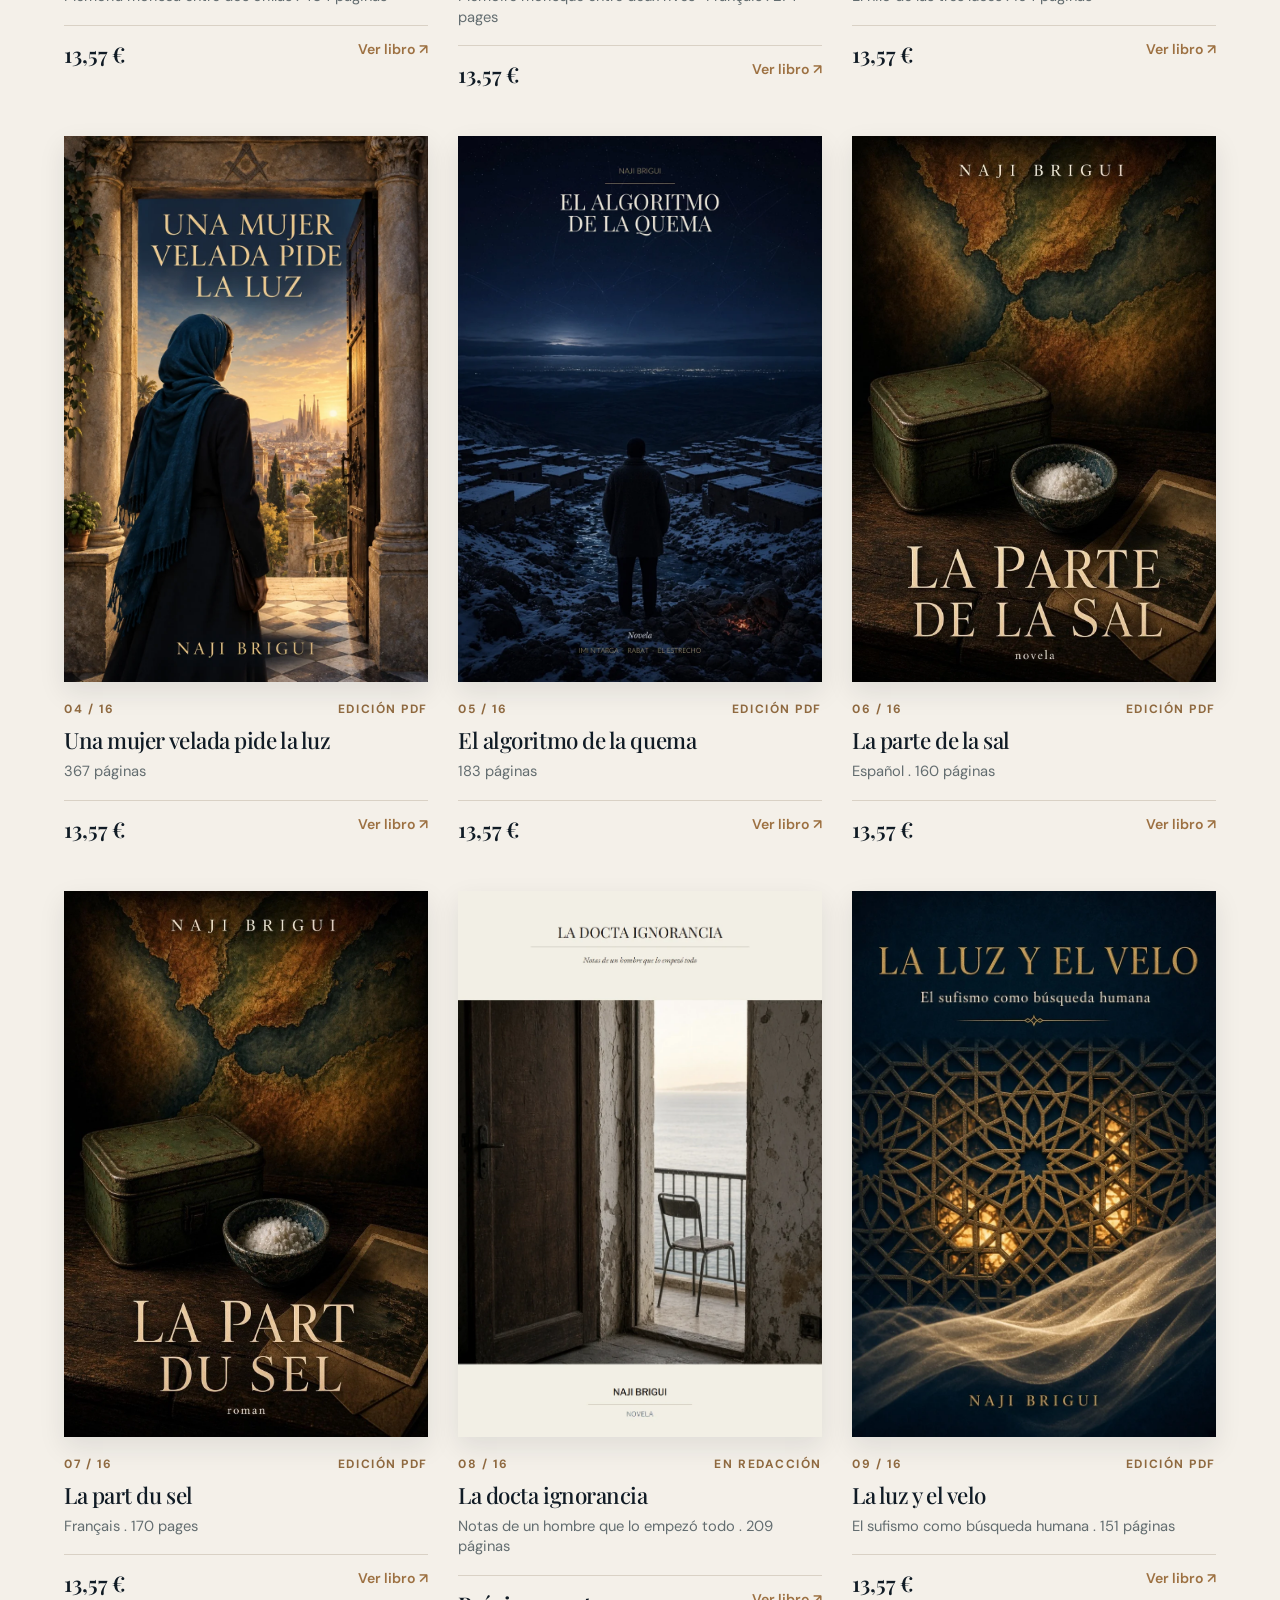
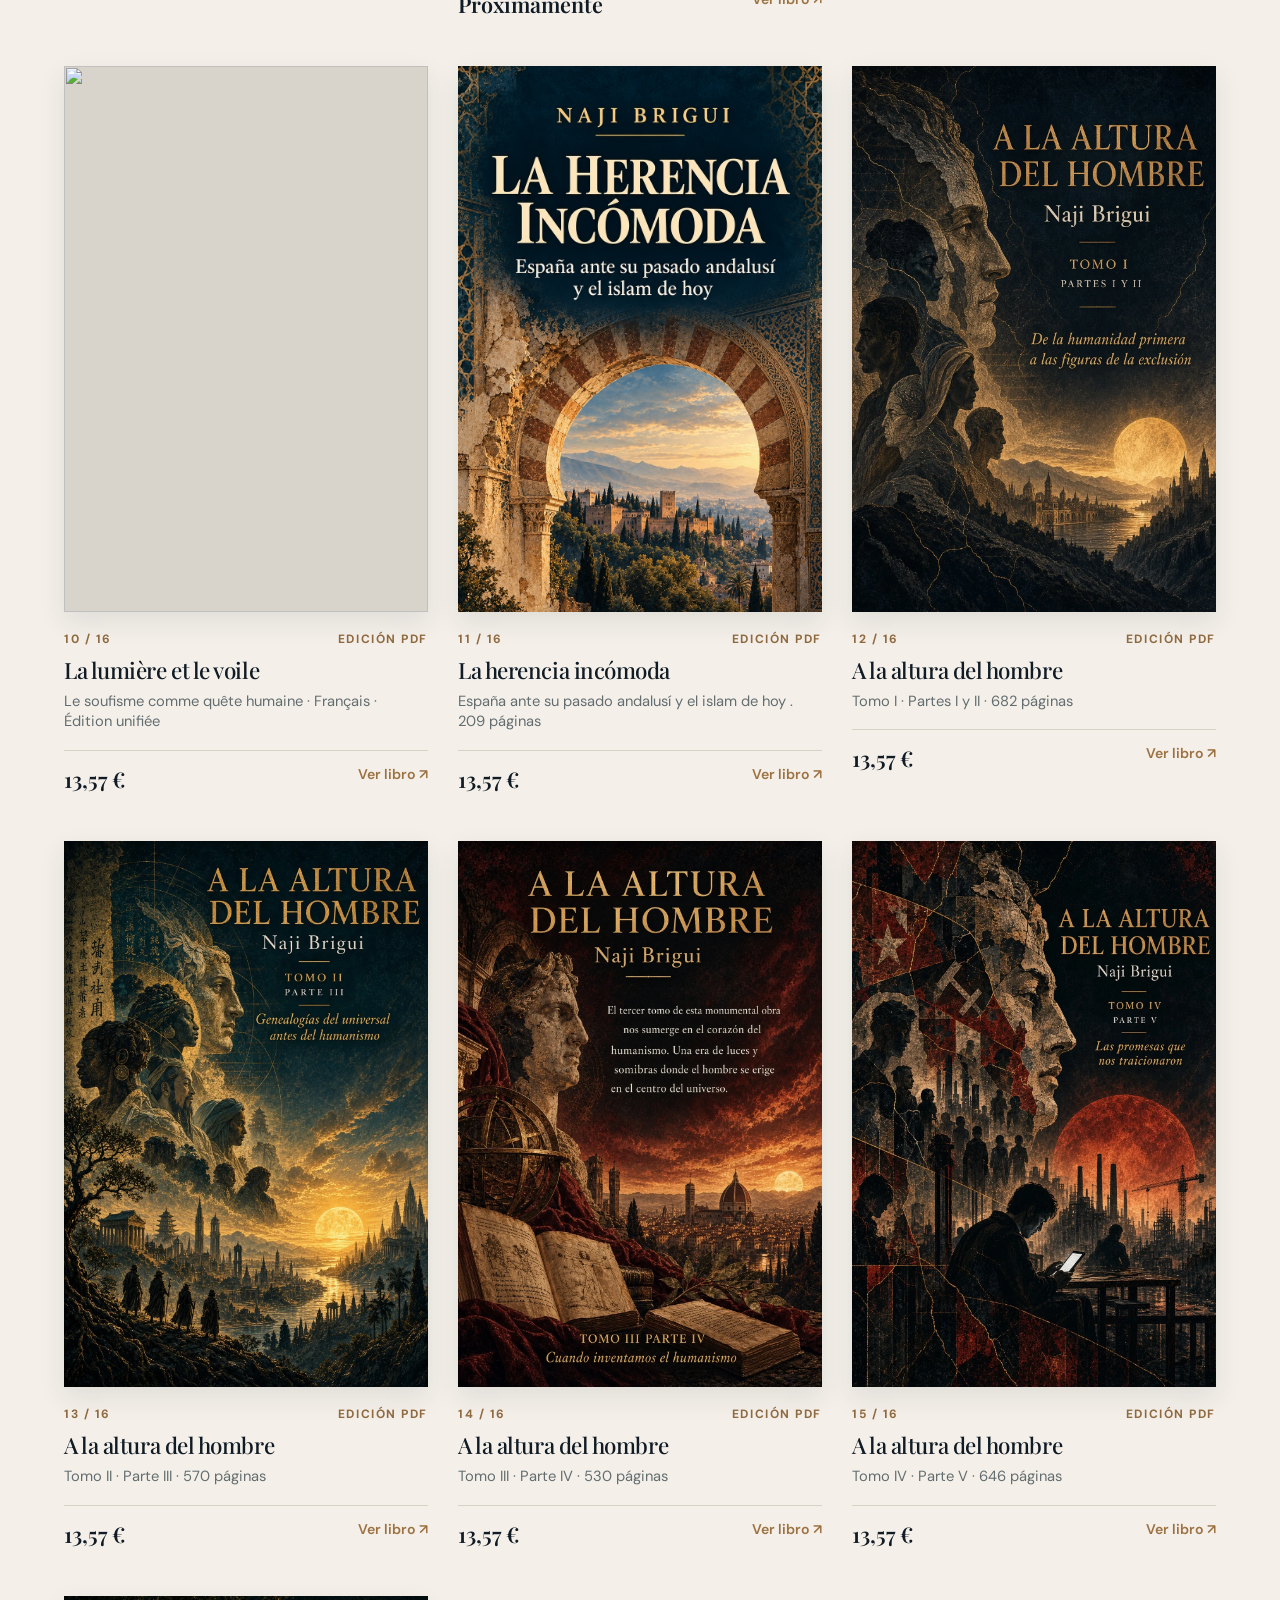
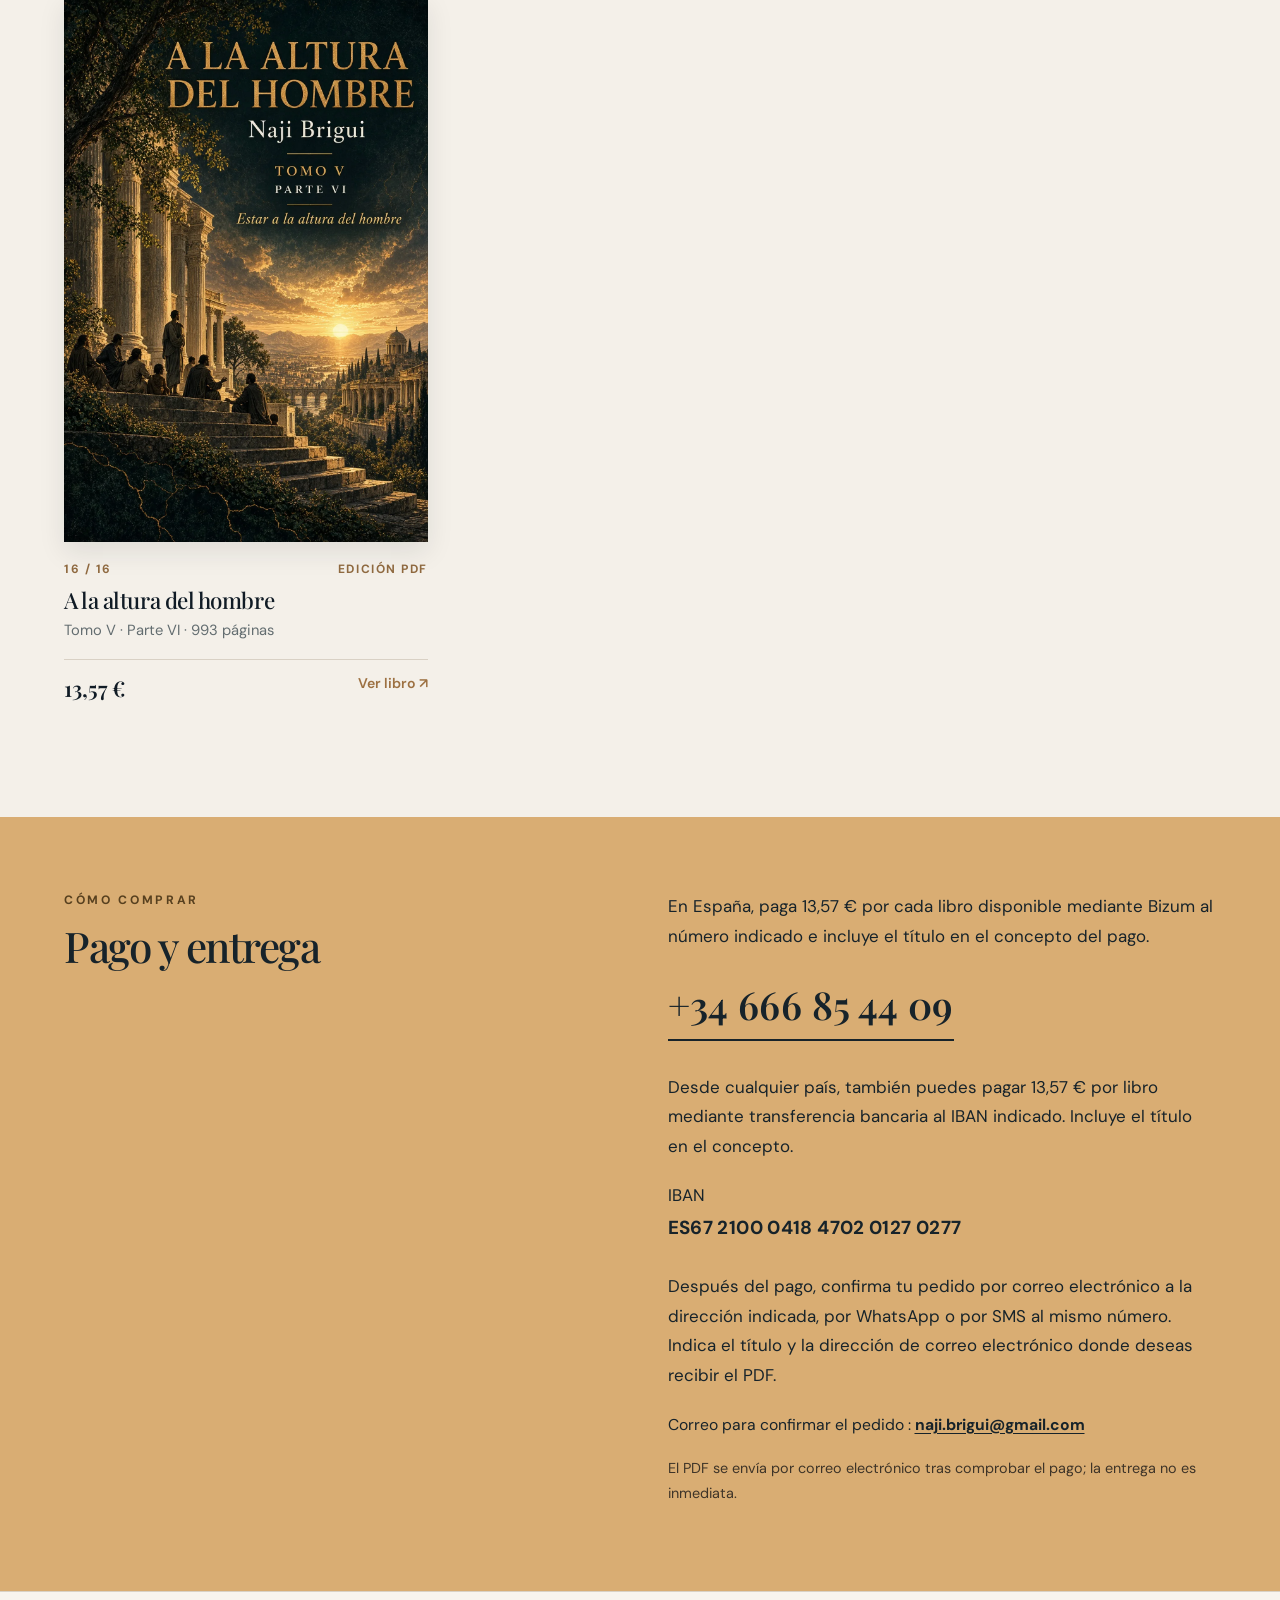
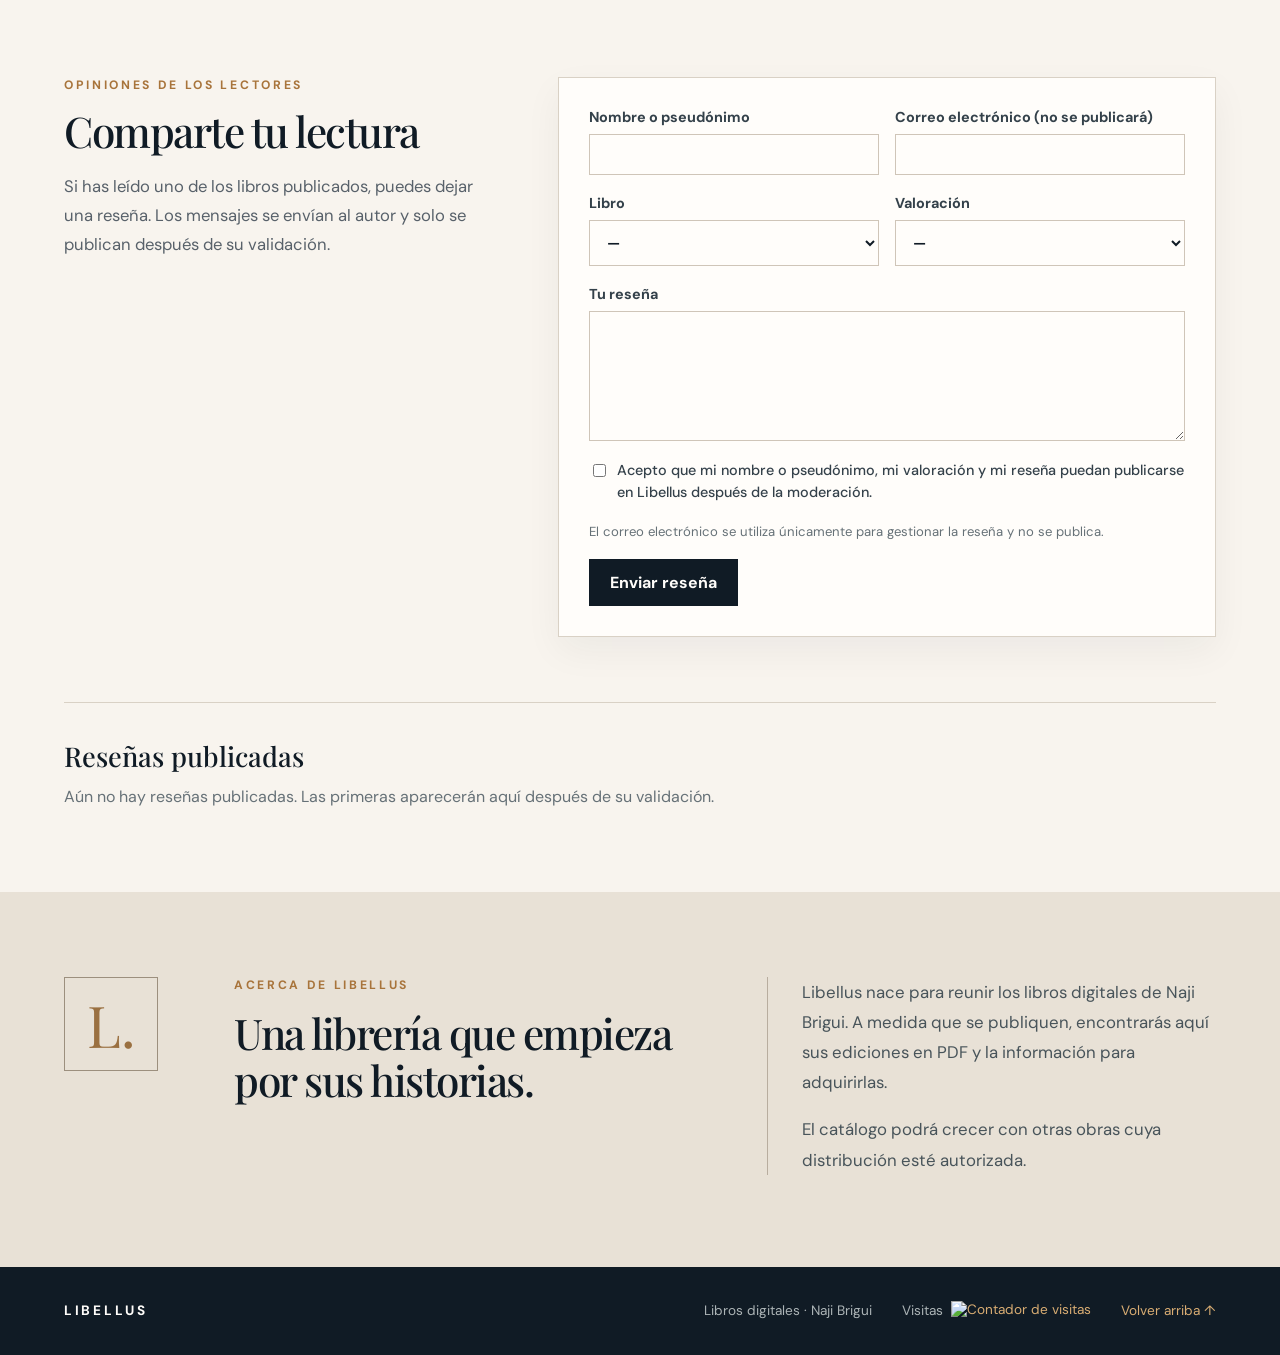
==== commit 04ca829f: "Update index.html Recharge le catalogue et ajoute La lumière et le voile aux avis" ====
--- a/index.html
+++ b/index.html
@@ -85,7 +85,7 @@
                 <option>El algoritmo de la quema</option>
                 <option>La parte de la sal</option>
                 <option>La part du sel</option>
-                <option>La luz y el velo</option>
+                <option>La luz y el velo</option>                 <option>La lumière et le voile</option>
                 <option>La herencia incómoda</option>
               </select>
             </label>
@@ -124,6 +124,6 @@
     <button class="close-dialog" id="close-dialog" aria-label="Cerrar">×</button>
     <div class="dialog-inner"><div class="dialog-cover-wrap"><img id="dialog-cover" src="" alt=""><div class="cover-actions"><button class="cover-toggle" id="cover-toggle" type="button" hidden></button><a id="cover-open" target="_blank" rel="noopener noreferrer">Ampliar ↗</a></div></div><div class="dialog-content"><p class="eyebrow" id="dialog-status"></p><h2 id="dialog-title"></h2><p class="dialog-subtitle" id="dialog-subtitle"></p><p class="dialog-author">Naji Brigui</p><div class="dialog-rule"></div><p id="dialog-description"></p><p class="dialog-price">13,57 €</p><p class="availability" id="dialog-availability"></p><div class="dialog-payment-contacts" id="dialog-payment-contacts"><a class="dialog-bizum" href="tel:+34666854409" dir="ltr">+34 666 85 44 09</a><a href="mailto:naji.brigui@gmail.com">naji.brigui@gmail.com</a><p class="dialog-bank"><span>IBAN</span> <strong dir="ltr">ES67 2100 0418 4702 0127 0277</strong></p></div></div></div>
   </dialog>
-  <script src="./script.js?v=20261002-3" defer></script>
+  <script src="./script.js?v=20261003-1" defer></script>
 </body>
 </html>
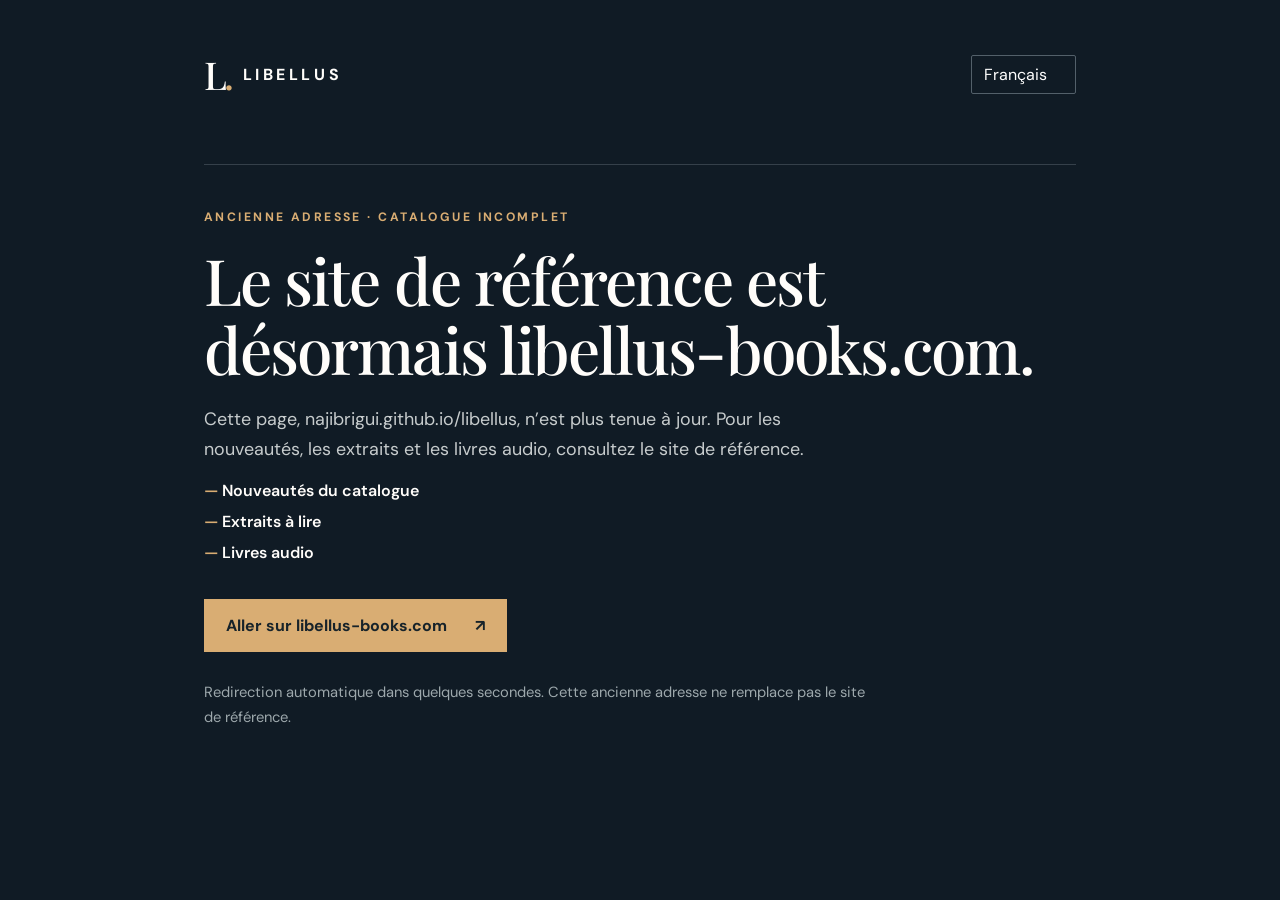
==== commit 5bce8546: "Update index.html" ====
--- a/index.html
+++ b/index.html
@@ -1,129 +1,135 @@
 <!doctype html>
-<html lang="es" dir="ltr">
+<html lang="fr">
 <head>
   <meta charset="utf-8">
   <meta name="viewport" content="width=device-width, initial-scale=1">
   <meta name="theme-color" content="#101b25">
-  <meta name="description" content="Libellus: libros digitales de Naji Brigui. Literatura, memoria y pensamiento en una librería multilingüe.">
-  <title>Libellus — Libros digitales</title>
+  <meta name="robots" content="noindex, follow">
+  <meta http-equiv="refresh" content="8;url=https://libellus-books.com/">
+  <link rel="canonical" href="https://libellus-books.com/">
+  <title>Libellus — le site à jour est libellus-books.com</title>
+  <meta name="description" content="Cette adresse n’est plus à jour. Nouveautés, extraits et livres audio sont sur https://libellus-books.com.">
   <link rel="icon" type="image/svg+xml" href="data:image/svg+xml,%3Csvg xmlns='http://www.w3.org/2000/svg' viewBox='0 0 64 64'%3E%3Crect width='64' height='64' rx='14' fill='%23101b25'/%3E%3Cpath d='M16 14v37h32M22 14v30h26' fill='none' stroke='%23d9ad73' stroke-width='5' stroke-linecap='round'/%3E%3C/svg%3E">
   <link rel="preconnect" href="https://fonts.googleapis.com">
   <link rel="preconnect" href="https://fonts.gstatic.com" crossorigin>
-  <link href="https://fonts.googleapis.com/css2?family=DM+Sans:wght@400;500;600;700&family=Noto+Naskh+Arabic:wght@400;500;600;700&family=Playfair+Display:wght@400;500;600;700&display=swap" rel="stylesheet">
-  <link rel="stylesheet" href="./style.css?v=20261001-1">
+  <link href="https://fonts.googleapis.com/css2?family=DM+Sans:wght@400;500;600;700&family=Noto+Naskh+Arabic:wght@500;600;700&family=Playfair+Display:wght@500;600&display=swap" rel="stylesheet">
+  <style>
+    :root{--ink:#101b25;--paper:#f4f0e9;--gold:#d9ad73;--muted:#c7cccd}
+    *{box-sizing:border-box}
+    body{margin:0;min-height:100vh;background:var(--ink);color:#fffdfa;font-family:"DM Sans",sans-serif}
+    .wrap{max-width:920px;margin:0 auto;padding:48px 24px 64px}
+    header{display:flex;align-items:center;justify-content:space-between;gap:16px}
+    .brand{display:inline-flex;align-items:center;gap:12px;color:inherit;text-decoration:none;font-weight:700;letter-spacing:.22em}
+    .mark{font-family:"Playfair Display",serif;font-size:2.4rem;letter-spacing:-.08em;font-weight:500}
+    .mark span{color:var(--gold)}
+    select{appearance:none;background:transparent;color:#fff;border:1px solid #53606a;border-radius:2px;padding:8px 28px 8px 12px;font:inherit}
+    select option{color:var(--ink)}
+    .panel{margin-top:64px;border-top:1px solid #35404a;padding-top:42px}
+    .kicker{margin:0 0 18px;color:var(--gold);font-size:.76rem;font-weight:700;letter-spacing:.2em;text-transform:uppercase}
+    h1{margin:0 0 22px;font-family:"Playfair Display",Georgia,serif;font-weight:500;font-size:clamp(2.4rem,5vw,4.4rem);line-height:1.08;letter-spacing:-.03em}
+    p{margin:0 0 16px;font-size:1.12rem;line-height:1.65;color:var(--muted);max-width:680px}
+    ul{margin:8px 0 28px;padding:0;list-style:none;display:grid;gap:10px}
+    li{color:#fffdfa;font-weight:600}
+    li:before{content:"— ";color:var(--gold)}
+    .cta{display:inline-flex;align-items:center;gap:28px;margin-top:8px;padding:16px 22px;background:var(--gold);color:#17232a;text-decoration:none;font-weight:700}
+    .cta:hover{background:#eec593}
+    .note{margin-top:28px;font-size:.92rem;color:#9da8ac}
+    .rtl{direction:rtl;font-family:"Noto Naskh Arabic",serif}
+    .rtl .brand,.rtl .kicker,.rtl .cta{font-family:"DM Sans","Noto Naskh Arabic",sans-serif}
+    .rtl h1{font-family:"Noto Naskh Arabic",serif;letter-spacing:0}
+  </style>
 </head>
 <body>
-  <div class="shell">
-    <header class="site-header">
-      <a class="brand" href="#inicio" aria-label="Libellus"><span class="brand-mark">L<span>.</span></span><span>LIBELLUS</span></a>
-      <nav class="header-nav" aria-label="Navegación principal">
-        <a href="#libros" data-i18n="navBooks">Libros</a>
-        <a href="#bizum" data-i18n="navBizum">Comprar</a>
-        <a href="#opiniones" data-i18n="navReviews">Opiniones</a>
-        <a href="#acerca" data-i18n="navAbout">El proyecto</a>
-      </nav>
-      <div class="language-wrap"><label class="sr-only" for="language" data-i18n="languageLabel">Idioma</label><select id="language" aria-label="Idioma"><option value="es">Español</option><option value="ca">Català</option><option value="fr">Français</option><option value="en">English</option><option value="ar">العربية</option></select></div>
+  <div class="wrap">
+    <header>
+      <a class="brand" href="https://libellus-books.com/"><span class="mark">L<span>.</span></span><span>LIBELLUS</span></a>
+      <label class="sr-only" for="language" style="position:absolute;width:1px;height:1px;overflow:hidden">Langue</label>
+      <select id="language" aria-label="Langue">
+        <option value="fr">Français</option>
+        <option value="es">Español</option>
+        <option value="ca">Català</option>
+        <option value="en">English</option>
+        <option value="ar">العربية</option>
+      </select>
     </header>
-
-    <main id="inicio">
-      <section class="intro" aria-labelledby="headline">
-        <div class="intro-copy">
-          <p class="eyebrow" data-i18n="eyebrow">LIBRERÍA DIGITAL · NAJI BRIGUI</p>
-          <h1 id="headline" data-i18n="headline">Libros para cruzar fronteras.</h1>
-          <p class="intro-lead" data-i18n="intro">Historias de memoria, identidad y búsqueda. Descubre los libros de Naji Brigui en edición PDF.</p>
-          <a class="primary-link" href="#libros"><span data-i18n="discover">Descubrir los libros</span><span aria-hidden="true">↗</span></a>
-          <div class="intro-foot"><span class="line"></span><span data-i18n="languagesNote">Cinco lenguas, muchas maneras de leer el mundo.</span></div>
-        </div>
-        <div class="intro-art" aria-hidden="true">
-          <div class="featured featured-back"><img src="./assets/geometria.webp" alt=""></div>
-          <div class="featured featured-front"><img src="./assets/muros.webp" alt=""></div>
-            <div class="art-caption"><span>01 — 15</span><span>LIBELLUS / 2026</span></div>
-        </div>
-      </section>
-
-      <section class="catalog" id="libros" aria-labelledby="catalog-heading">
-        <div class="section-heading"><div><p class="eyebrow" data-i18n="collectionEyebrow">LA COLECCIÓN</p><h2 id="catalog-heading" data-i18n="collectionTitle">Obras de Naji Brigui</h2></div><p class="section-note" data-i18n="collectionNote">Nueve ediciones disponibles en PDF y dos obras en proceso de realización · 13,57 € por libro disponible.</p></div>
-        <div class="book-grid" id="book-grid"></div>
-      </section>
-
-      <section class="bizum" id="bizum" aria-labelledby="bizum-heading">
-        <div><p class="eyebrow" data-i18n="bizumEyebrow">CÓMO COMPRAR</p><h2 id="bizum-heading" data-i18n="bizumTitle">Pago y entrega</h2></div>
-        <div class="bizum-details">
-          <p data-i18n="bizumInstructions">En España, paga 13,57 € por libro disponible mediante Bizum al número indicado e incluye el título en el concepto del pago.</p>
-          <a class="bizum-number" href="tel:+34666854409" dir="ltr">+34 666 85 44 09</a>
-          <p class="bank-instructions" data-i18n="bankInstructions">Desde cualquier país, también puedes pagar 13,57 € por libro mediante transferencia bancaria al IBAN indicado. Incluye el título en el concepto.</p>
-          <p class="bank-account"><span>IBAN</span> <strong dir="ltr">ES67 2100 0418 4702 0127 0277</strong></p>
-          <p class="confirmation-instructions" data-i18n="confirmationInstructions">Después del pago, confirma tu pedido por correo electrónico, WhatsApp o SMS al mismo número. Indica el título y tu dirección de correo para recibir el PDF.</p>
-          <p class="order-email"><span data-i18n="orderEmailLabel">Correo para confirmar el pedido</span> : <a href="mailto:naji.brigui@gmail.com">naji.brigui@gmail.com</a></p>
-          <p class="bizum-note" data-i18n="bizumNote">El PDF se envía por correo electrónico tras comprobar el pago; la entrega no es inmediata.</p>
-        </div>
-      </section>
-
-      <section class="reviews" id="opiniones" aria-labelledby="reviews-heading">
-        <div class="reviews-heading">
-          <p class="eyebrow" data-i18n="reviewsEyebrow">OPINIONES DE LOS LECTORES</p>
-          <h2 id="reviews-heading" data-i18n="reviewsTitle">Comparte tu lectura</h2>
-          <p data-i18n="reviewsIntro">Si has leído uno de los libros publicados, puedes dejar una reseña. Los mensajes se envían al autor y solo se publican después de su validación.</p>
-        </div>
-        <form class="review-form" action="https://formsubmit.co/naji.brigui@gmail.com" method="POST">
-          <input type="hidden" name="_subject" value="Nueva reseña en Libellus">
-          <input type="hidden" name="_template" value="table">
-          <input type="hidden" name="_next" value="https://najibrigui.github.io/libellus/gracias.html">
-          <input type="text" name="_honey" class="review-honey" tabindex="-1" autocomplete="off">
-          <div class="form-row">
-            <label><span data-i18n="reviewNameLabel">Nombre o pseudónimo</span><input type="text" name="Nombre_o_pseudonimo" maxlength="80" required></label>
-            <label><span data-i18n="reviewEmailLabel">Correo electrónico (no se publicará)</span><input type="email" name="Email" maxlength="160"></label>
-          </div>
-          <div class="form-row">
-            <label><span data-i18n="reviewBookLabel">Libro</span>
-              <select name="Libro" required>
-                <option value="">—</option>
-                <option>Lo que guardan los muros</option>
-                <option>Ce que gardent les murs</option>
-                <option>La geometría del silencio</option>
-                <option>Una mujer velada pide la luz</option>
-                <option>El algoritmo de la quema</option>
-                <option>La parte de la sal</option>
-                <option>La part du sel</option>
-                <option>La luz y el velo</option>                 <option>La lumière et le voile</option>
-                <option>La herencia incómoda</option>
-              </select>
-            </label>
-            <label><span data-i18n="reviewRatingLabel">Valoración</span>
-              <select name="Valoracion" required>
-                <option value="">—</option>
-                <option value="5">★★★★★ · 5/5</option>
-                <option value="4">★★★★☆ · 4/5</option>
-                <option value="3">★★★☆☆ · 3/5</option>
-                <option value="2">★★☆☆☆ · 2/5</option>
-                <option value="1">★☆☆☆☆ · 1/5</option>
-              </select>
-            </label>
-          </div>
-          <label><span data-i18n="reviewTextLabel">Tu reseña</span><textarea name="Resena" rows="6" maxlength="2500" required></textarea></label>
-          <label class="consent"><input type="checkbox" name="Autorizacion_publicacion" value="Sí" required><span data-i18n="reviewConsent">Acepto que mi nombre o pseudónimo, mi valoración y mi reseña puedan publicarse en Libellus después de la moderación.</span></label>
-          <p class="review-privacy" data-i18n="reviewPrivacy">El correo electrónico se utiliza únicamente para gestionar la reseña y no se publica.</p>
-          <button class="review-submit" type="submit" data-i18n="reviewSubmit">Enviar reseña</button>
-        </form>
-        <div class="published-reviews">
-          <h3 data-i18n="publishedReviewsTitle">Reseñas publicadas</h3>
-          <p data-i18n="noReviewsYet">Aún no hay reseñas publicadas. Las primeras aparecerán aquí después de su validación.</p>
-        </div>
-      </section>
-
-      <section class="about" id="acerca" aria-labelledby="about-heading">
-        <div class="about-symbol" aria-hidden="true">L.</div>
-        <div><p class="eyebrow" data-i18n="aboutEyebrow">ACERCA DE LIBELLUS</p><h2 id="about-heading" data-i18n="aboutTitle">Una librería que empieza por sus historias.</h2></div>
-        <div class="about-copy"><p data-i18n="aboutBody">Libellus nace para reunir los libros digitales de Naji Brigui. A medida que se publiquen, encontrarás aquí sus ediciones en PDF y la información para adquirirlas.</p><p data-i18n="aboutFuture">El catálogo podrá crecer con otras obras cuya distribución esté autorizada.</p></div>
-      </section>
+    <main class="panel">
+      <p class="kicker" data-i18n="kicker">Ancienne adresse · catalogue incomplet</p>
+      <h1 data-i18n="title">Le site de référence est désormais libellus-books.com.</h1>
+      <p data-i18n="lead">Cette page, najibrigui.github.io/libellus, n’est plus tenue à jour. Pour les nouveautés, les extraits et les livres audio, consultez le site de référence.</p>
+      <ul>
+        <li data-i18n="item1">Nouveautés du catalogue</li>
+        <li data-i18n="item2">Extraits à lire</li>
+        <li data-i18n="item3">Livres audio</li>
+      </ul>
+      <a class="cta" href="https://libellus-books.com/"><span data-i18n="cta">Aller sur libellus-books.com</span><span aria-hidden="true">↗</span></a>
+      <p class="note" data-i18n="note">Redirection automatique dans quelques secondes. Cette ancienne adresse ne remplace pas le site de référence.</p>
     </main>
-    <footer><span class="footer-brand">LIBELLUS</span><span data-i18n="footer">Libros digitales · Naji Brigui</span><span class="visit-counter"><span data-i18n="visitCounterLabel">Visitas</span> <a href="https://hits.sh/najibrigui.github.io/libellus/" target="_blank" rel="noopener noreferrer"><img alt="Contador de visitas" src="https://hits.sh/najibrigui.github.io/libellus.svg?style=flat-square&label=Libellus&color=d9ad73&labelColor=101b25"></a></span><a href="#inicio" data-i18n="backTop">Volver arriba ↑</a></footer>
   </div>
-
-  <dialog id="book-dialog" aria-labelledby="dialog-title">
-    <button class="close-dialog" id="close-dialog" aria-label="Cerrar">×</button>
-    <div class="dialog-inner"><div class="dialog-cover-wrap"><img id="dialog-cover" src="" alt=""><div class="cover-actions"><button class="cover-toggle" id="cover-toggle" type="button" hidden></button><a id="cover-open" target="_blank" rel="noopener noreferrer">Ampliar ↗</a></div></div><div class="dialog-content"><p class="eyebrow" id="dialog-status"></p><h2 id="dialog-title"></h2><p class="dialog-subtitle" id="dialog-subtitle"></p><p class="dialog-author">Naji Brigui</p><div class="dialog-rule"></div><p id="dialog-description"></p><p class="dialog-price">13,57 €</p><p class="availability" id="dialog-availability"></p><div class="dialog-payment-contacts" id="dialog-payment-contacts"><a class="dialog-bizum" href="tel:+34666854409" dir="ltr">+34 666 85 44 09</a><a href="mailto:naji.brigui@gmail.com">naji.brigui@gmail.com</a><p class="dialog-bank"><span>IBAN</span> <strong dir="ltr">ES67 2100 0418 4702 0127 0277</strong></p></div></div></div>
-  </dialog>
-  <script src="./script.js?v=20261003-1" defer></script>
+  <script>
+    var copy = {
+      fr: {
+        kicker: "Ancienne adresse · catalogue incomplet",
+        title: "Le site de référence est désormais libellus-books.com.",
+        lead: "Cette page, najibrigui.github.io/libellus, n’est plus tenue à jour. Pour les nouveautés, les extraits et les livres audio, consultez le site de référence.",
+        item1: "Nouveautés du catalogue",
+        item2: "Extraits à lire",
+        item3: "Livres audio",
+        cta: "Aller sur libellus-books.com",
+        note: "Redirection automatique dans quelques secondes. Cette ancienne adresse ne remplace pas le site de référence."
+      },
+      es: {
+        kicker: "Dirección antigua · catálogo incompleto",
+        title: "El sitio de referencia es ahora libellus-books.com.",
+        lead: "Esta página, najibrigui.github.io/libellus, ya no se actualiza. Para las novedades, los extractos y los audiolibros, consulte el sitio de referencia.",
+        item1: "Novedades del catálogo",
+        item2: "Extractos para leer",
+        item3: "Audiolibros",
+        cta: "Ir a libellus-books.com",
+        note: "Redirección automática en unos segundos. Esta dirección antigua no sustituye al sitio de referencia."
+      },
+      ca: {
+        kicker: "Adreça antiga · catàleg incomplet",
+        title: "El lloc de referència és ara libellus-books.com.",
+        lead: "Aquesta pàgina, najibrigui.github.io/libellus, ja no s’actualitza. Per a les novetats, els extractes i els audiollibres, consulteu el lloc de referència.",
+        item1: "Novetats del catàleg",
+        item2: "Extractes per llegir",
+        item3: "Audiollibres",
+        cta: "Anar a libellus-books.com",
+        note: "Redirecció automàtica d’aquí a uns segons. Aquesta adreça antiga no substitueix el lloc de referència."
+      },
+      en: {
+        kicker: "Former address · incomplete catalogue",
+        title: "The reference site is now libellus-books.com.",
+        lead: "This page, najibrigui.github.io/libellus, is no longer updated. For new titles, excerpts and audiobooks, use the reference site.",
+        item1: "New titles",
+        item2: "Excerpts to read",
+        item3: "Audiobooks",
+        cta: "Go to libellus-books.com",
+        note: "You will be redirected in a few seconds. This old address does not replace the reference site."
+      },
+      ar: {
+        kicker: "العنوان القديم · فهرس غير مكتمل",
+        title: "الموقع المرجعي أصبح libellus-books.com.",
+        lead: "هذه الصفحة، najibrigui.github.io/libellus، لم تعد تُحدَّث. للاطلاع على المستجدات والمقتطفات والكتب الصوتية، زوروا الموقع المرجعي.",
+        item1: "مستجدات الفهرس",
+        item2: "مقتطفات للقراءة",
+        item3: "كتب صوتية",
+        cta: "الانتقال إلى libellus-books.com",
+        note: "ستتم إعادة التوجيه تلقائياً بعد بضع ثوانٍ. هذا العنوان القديم لا يحل محل الموقع المرجعي."
+      }
+    };
+    var select = document.getElementById("language");
+    function apply(lang) {
+      var t = copy[lang] || copy.fr;
+      document.documentElement.lang = lang === "ar" ? "ar" : lang;
+      document.body.classList.toggle("rtl", lang === "ar");
+      document.querySelectorAll("[data-i18n]").forEach(function (el) {
+        el.textContent = t[el.getAttribute("data-i18n")] || "";
+      });
+    }
+    select.addEventListener("change", function () { apply(select.value); });
+    apply("fr");
+    setTimeout(function () { location.replace("https://libellus-books.com/"); }, 8000);
+  </script>
 </body>
 </html>
